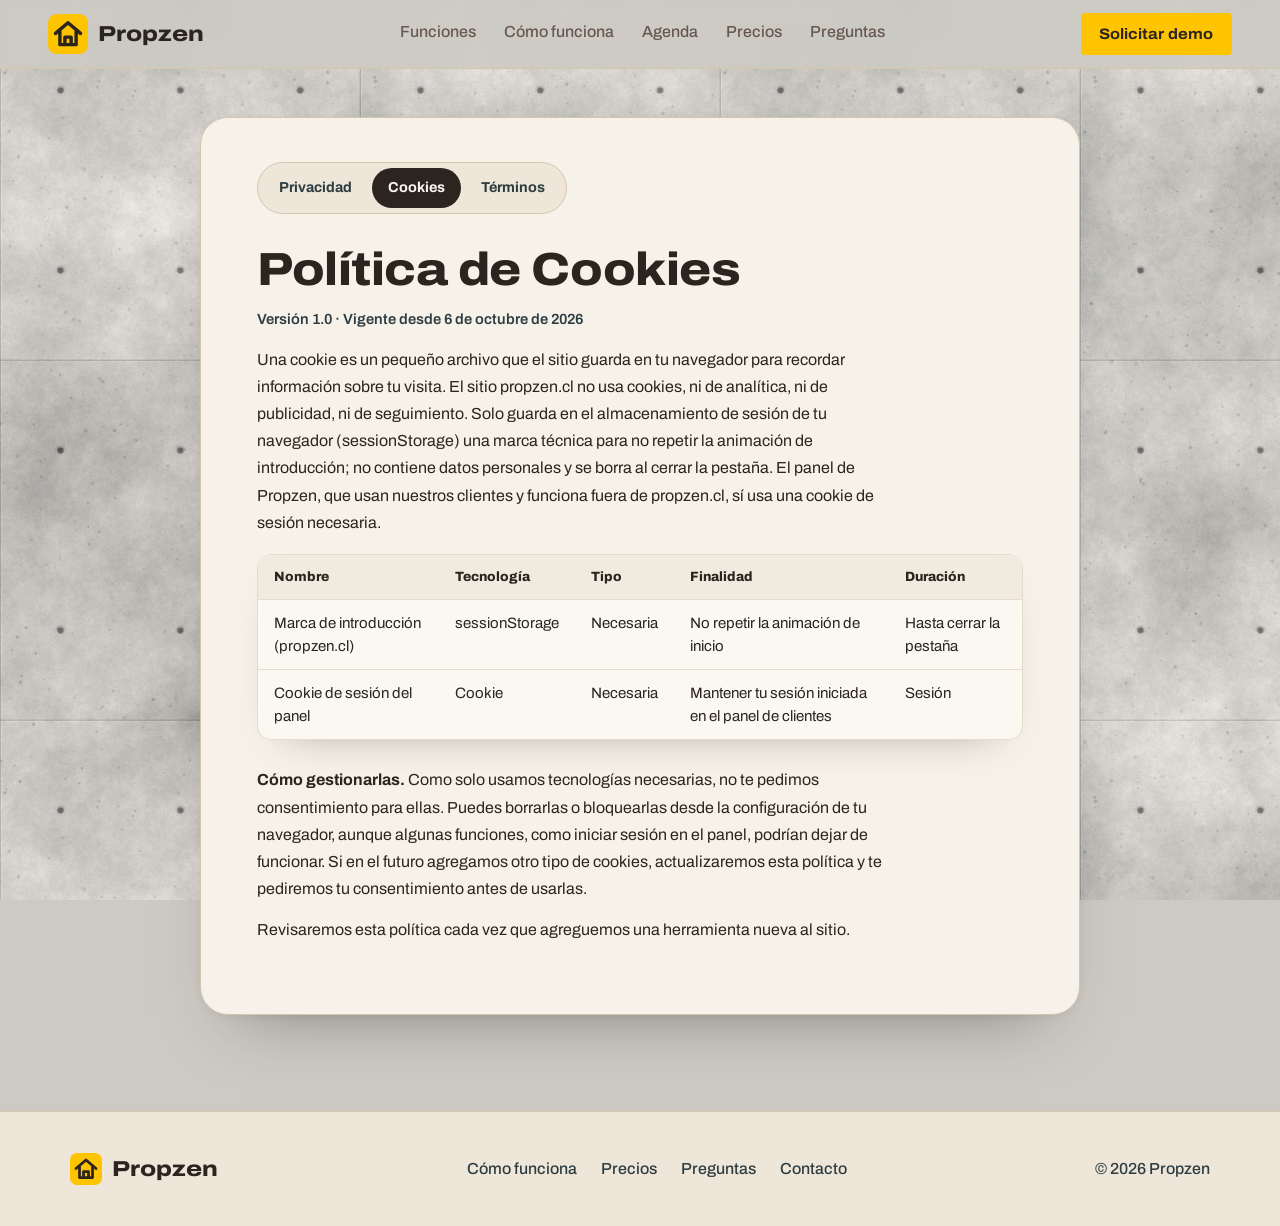
==== cookies.html @ d161f677 "legal: páginas de privacidad, cookies y términos con el diseño del sitio El texto legal definitivo (" ====
<!DOCTYPE html>
<html lang="es-CL">
<head>
  <meta charset="UTF-8">
  <meta name="viewport" content="width=device-width, initial-scale=1">
  <meta http-equiv="Content-Security-Policy" content="default-src 'self'; script-src 'self'; style-src 'self'; font-src 'self'; img-src 'self' data:; connect-src 'self' https://script.google.com https://script.googleusercontent.com; form-action 'self'; base-uri 'self'; object-src 'none'">
  <meta name="referrer" content="strict-origin-when-cross-origin">

  <title>Política de Cookies | Propzen</title>
  <meta name="description" content="Qué cookies usa propzen.cl y cómo gestionarlas.">
  <meta name="theme-color" content="#2B241F">
  <link rel="canonical" href="https://propzen.cl/cookies.html">

  <meta property="og:type" content="website">
  <meta property="og:site_name" content="Propzen">
  <meta property="og:title" content="Política de Cookies | Propzen">
  <meta property="og:description" content="Qué cookies usa propzen.cl y cómo gestionarlas.">
  <meta property="og:url" content="https://propzen.cl/cookies.html">
  <meta property="og:image" content="https://propzen.cl/og-image.jpg">
  <meta property="og:image:width" content="1200">
  <meta property="og:image:height" content="630">
  <meta property="og:locale" content="es_CL">
  <meta name="twitter:card" content="summary_large_image">

  <link rel="icon" href="favicon-32.png" sizes="32x32" type="image/png">
  <link rel="icon" href="favicon-16.png" sizes="16x16" type="image/png">
  <link rel="icon" href="favicon.svg" type="image/svg+xml">
  <link rel="apple-touch-icon" href="apple-touch-icon.png" sizes="180x180">
  <link rel="preload" href="fonts/archivo-latin.woff2" as="font" type="font/woff2" crossorigin>
  <link rel="stylesheet" href="styles.css">
  <!-- Solo el menú móvil y el año del pie: script.js es de la portada -->
  <script src="legal.js" defer></script>
</head>
<body>
  <a class="skip" href="#main">Saltar al contenido</a>

  <header class="nav">
    <!-- Mismo contenedor que el hero (.wrap--wide): el logo cae sobre el borde del plano y el botón sobre el del teléfono -->
    <div class="wrap--wide nav__inner">
      <a href="/" class="logo" aria-label="Propzen, ir al inicio">
        <svg class="logo__icon" viewBox="0 0 64 64" aria-hidden="true"><rect class="logo__bg" width="64" height="64" rx="14"/><path class="logo__house" d="M12 31 32 14l20 17M19 27v22h26V27M27 49V37h10v12"/></svg>
        Propzen
      </a>
      <button class="nav__toggle" type="button" aria-expanded="false" aria-controls="menu">
        <span class="sr-only">Menú</span><span aria-hidden="true"></span><span aria-hidden="true"></span>
      </button>
      <nav id="menu" class="nav__menu" aria-label="Principal">
        <a href="/#funciones">Funciones</a>
        <a href="/#como-funciona">Cómo funciona</a>
        <a href="/#agenda">Agenda</a>
        <a href="/#precios">Precios</a>
        <a href="/#preguntas">Preguntas</a>
        <!-- Copia para el menú desplegable (bajo 1024 px); en escritorio el botón vive en su propia columna -->
        <a href="/#contacto" class="btn btn--sign btn--small nav__menu-cta">Solicitar demo</a>
      </nav>
      <a href="/#contacto" class="btn btn--sign btn--small nav__cta">Solicitar demo</a>
    </div>
  </header>

  <!-- Texto legal definitivo (versión 1.0): no se modifica; solo el HTML que lo envuelve -->
  <main id="main" class="legal">
    <div class="wrap">
      <article class="legal__panel" aria-labelledby="legal-title">
        <nav class="legal__docs" aria-label="Documentos legales"><a href="/privacidad.html">Privacidad</a><a href="/cookies.html" aria-current="page">Cookies</a><a href="/terminos.html">Términos</a></nav>
        <h1 id="legal-title">Política de Cookies</h1>
        <p class="legal__version"><em>Versión 1.0 · Vigente desde 6 de octubre de 2026</em></p>
        <p>Una cookie es un pequeño archivo que el sitio guarda en tu navegador para recordar información sobre tu visita. El sitio propzen.cl no usa cookies, ni de analítica, ni de publicidad, ni de seguimiento. Solo guarda en el almacenamiento de sesión de tu navegador (sessionStorage) una marca técnica para no repetir la animación de introducción; no contiene datos personales y se borra al cerrar la pestaña. El panel de Propzen, que usan nuestros clientes y funciona fuera de propzen.cl, sí usa una cookie de sesión necesaria.</p>
        <div class="legal__table" role="region" tabindex="0" aria-labelledby="legal-title"><table>
        <thead>
        <tr>
        <th>Nombre</th>
        <th>Tecnología</th>
        <th>Tipo</th>
        <th>Finalidad</th>
        <th>Duración</th>
        </tr>
        </thead>
        <tbody>
        <tr>
        <td>Marca de introducción (propzen.cl)</td>
        <td>sessionStorage</td>
        <td>Necesaria</td>
        <td>No repetir la animación de inicio</td>
        <td>Hasta cerrar la pestaña</td>
        </tr>
        <tr>
        <td>Cookie de sesión del panel</td>
        <td>Cookie</td>
        <td>Necesaria</td>
        <td>Mantener tu sesión iniciada en el panel de clientes</td>
        <td>Sesión</td>
        </tr>
        </tbody>
        </table></div>
        <p><strong>Cómo gestionarlas.</strong> Como solo usamos tecnologías necesarias, no te pedimos consentimiento para ellas. Puedes borrarlas o bloquearlas desde la configuración de tu navegador, aunque algunas funciones, como iniciar sesión en el panel, podrían dejar de funcionar. Si en el futuro agregamos otro tipo de cookies, actualizaremos esta política y te pediremos tu consentimiento antes de usarlas.</p>
        <p>Revisaremos esta política cada vez que agreguemos una herramienta nueva al sitio.</p>
      </article>
    </div>
  </main>

  <footer class="footer">
    <div class="wrap footer__inner">
      <a href="/" class="logo">
        <svg class="logo__icon" viewBox="0 0 64 64" aria-hidden="true"><rect class="logo__bg" width="64" height="64" rx="14"/><path class="logo__house" d="M12 31 32 14l20 17M19 27v22h26V27M27 49V37h10v12"/></svg>
        Propzen
      </a>
      <nav aria-label="Pie de página">
        <a href="/#como-funciona">Cómo funciona</a>
        <a href="/#precios">Precios</a>
        <a href="/#preguntas">Preguntas</a>
        <a href="/#contacto">Contacto</a>
      </nav>
      <p>© <span id="year">2026</span> Propzen</p>
    </div>
  </footer>
</body>
</html>
---- styles.css ----
/* Archivo, alojada en el propio sitio (fonts/, licencia SIL OFL 1.1 en fonts/OFL.txt): sin pedidos a Google.
   Fuente variable con los mismos ejes (ancho 62–125 %, peso 400–900) y los mismos subconjuntos de caracteres que
   servía Google Fonts; el navegador solo descarga el subconjunto que la página necesita. */
@font-face {
  font-family: "Archivo"; font-style: normal; font-weight: 400 900; font-stretch: 62% 125%; font-display: swap;
  src: url("fonts/archivo-latin.woff2") format("woff2");
  unicode-range: U+0000-00FF, U+0131, U+0152-0153, U+02BB-02BC, U+02C6, U+02DA, U+02DC, U+0304, U+0308, U+0329, U+2000-206F, U+20AC, U+2122, U+2191, U+2193, U+2212, U+2215, U+FEFF, U+FFFD;
}
@font-face {
  font-family: "Archivo"; font-style: normal; font-weight: 400 900; font-stretch: 62% 125%; font-display: swap;
  src: url("fonts/archivo-latin-ext.woff2") format("woff2");
  unicode-range: U+0100-02BA, U+02BD-02C5, U+02C7-02CC, U+02CE-02D7, U+02DD-02FF, U+0304, U+0308, U+0329, U+1D00-1DBF, U+1E00-1E9F, U+1EF2-1EFF, U+2020, U+20A0-20AB, U+20AD-20C4, U+2113, U+2C60-2C7F, U+A720-A7FF;
}
@font-face {
  font-family: "Archivo"; font-style: normal; font-weight: 400 900; font-stretch: 62% 125%; font-display: swap;
  src: url("fonts/archivo-vietnamese.woff2") format("woff2");
  unicode-range: U+0102-0103, U+0110-0111, U+0128-0129, U+0168-0169, U+01A0-01A1, U+01AF-01B0, U+0300-0301, U+0303-0304, U+0308-0309, U+0323, U+0329, U+1EA0-1EF9, U+20AB;
}

:root {
  --yeso: #EEE6D8;
  --papel: #F7F2E9;
  --pizarra: #2B241F;
  --grafito: #665950;
  /* Textos secundarios sobre fondos claros (bajadas, descripciones, notas). --grafito sigue en bordes, puntos e íconos.
     Contraste sobre la zona más oscura del hormigón (ventana de 7 px, scratchpad/pw/c-textos.js): 5,6:1; sobre papel: 10,1:1 */
  --texto-2: #2e3d42;
  --plano: #3E5547;
  --cartel: #C8AC74;
  --cartel-2: #B8995C;
  --linea: #D3C5AE;
  --error: #9C4A2F;
  --ok: #3E5547;
  --ok-bg: #E3E6DF;
  --pend: #7A5A1E;
  --pend-bg: #F1E6CC;
  --ease: cubic-bezier(.22, .68, .36, 1);
  --logo: #FFC400;
  --font: "Archivo", "Helvetica Neue", Arial, sans-serif;
  color-scheme: light;
}

*, *::before, *::after { box-sizing: border-box; }
/* El desplazamiento entre secciones lo controla script.js con su propia curva */
html { scroll-behavior: auto; scroll-padding-top: 76px; }
body {
  margin: 0;
  font: 400 1rem/1.6 var(--font);
  font-stretch: 100%;
  color: var(--pizarra);
  background: var(--yeso);
  -webkit-font-smoothing: antialiased;
}
svg { display: block; max-width: 100%; }
a { color: inherit; }
p { margin: 0 0 1em; }

h1, h2, h3 { margin: 0; font-weight: 800; line-height: 1.05; letter-spacing: -0.01em; text-wrap: balance; }
h1 { font-size: clamp(2.3rem, 4.6vw, 4rem); font-stretch: 118%; max-width: 22ch; }
h2 { font-size: clamp(1.8rem, 3.6vw, 2.75rem); font-stretch: 112%; }
h3 { font-size: 1.2rem; font-stretch: 105%; font-weight: 700; line-height: 1.25; }

.wrap { width: min(1180px, 100%); margin-inline: auto; padding-inline: 20px; }
.sr-only { position: absolute; width: 1px; height: 1px; overflow: hidden; clip: rect(0 0 0 0); white-space: nowrap; }
.skip { position: absolute; left: -999px; top: 8px; z-index: 100; background: var(--pizarra); color: #FBF8F2; padding: 10px 16px; }
.skip:focus { left: 8px; }
:focus-visible { outline: 3px solid var(--plano); outline-offset: 3px; }
[hidden] { display: none !important; }
/* Las secciones reciben foco al navegar desde el menú; no necesitan contorno */
[tabindex="-1"]:focus { outline: none; }

/* Botones: rectangulares, como un cartel */
.btn {
  display: inline-flex; align-items: center; justify-content: center;
  min-height: 48px; padding: 0 1.4em; border-radius: 4px;
  font: 700 1rem var(--font); font-stretch: 108%;
  text-decoration: none; cursor: pointer; border: 2px solid var(--pizarra);
  position: relative; overflow: hidden;
  transition: background-color .2s ease, border-color .2s ease, color .2s ease, transform .2s var(--ease), box-shadow .2s ease;
}
.btn:hover { transform: translateY(-2px); }
.btn:active { transform: translateY(0); }
/* Botón principal en el amarillo del logo. Token propio: --cartel sigue tiñendo pines, burbujas y textos destacados.
   Texto pizarra sobre #FFC400: 9,6:1 · sobre #FFD233: 10,9:1 · sobre #F2B700: 8,4:1 */
:root { --btn-sign: var(--logo); --btn-sign-hover: #FFD233; --btn-sign-active: #F2B700; }
.btn--sign { background: var(--btn-sign); border-color: var(--btn-sign); color: var(--pizarra); font-weight: 700; }
.btn--sign:hover { background: var(--btn-sign-hover); border-color: var(--btn-sign-hover); box-shadow: 0 10px 24px -8px rgba(255, 196, 0, .55); }
.btn--sign:active { background: var(--btn-sign-active); border-color: var(--btn-sign-active); box-shadow: none; transform: translateY(0); }
.btn--sign:focus-visible { outline: 3px solid var(--pizarra); outline-offset: 2px; }
/* Destello que cruza el botón al pasar el mouse */
.btn--sign::before {
  content: ""; position: absolute; top: 0; bottom: 0; left: -120%; width: 60%;
  background: linear-gradient(100deg, transparent, rgba(251, 248, 242, .55), transparent);
  transform: skewX(-20deg); transition: left .65s ease; pointer-events: none;
}
.btn--sign:hover::before { left: 140%; }
.btn--line { background: transparent; color: var(--pizarra); }
.btn--line:hover { background: var(--pizarra); color: #FBF8F2; }
.btn.is-sent { background: var(--ok); border-color: var(--ok); color: #FBF8F2; }
.btn--small { min-height: 42px; padding: 0 1.1em; font-size: .95rem; }

/* Contenedor común del header y el hero.
   --page-max es el ancho del escenario del hero (del borde izquierdo de la tarjeta del plano al borde derecho del
   teléfono); --gutter, el margen lateral. El contenedor suma los dos márgenes para que el contenido mida --page-max. */
:root { --page-max: 1320px; --gutter: clamp(16px, 4vw, 48px); }
.wrap--wide { width: 100%; max-width: calc(var(--page-max) + 2 * var(--gutter)); margin-inline: auto; padding-inline: var(--gutter); }

/* Navegación: logo | links centrados entre logo y botón | "Solicitar demo" */
.nav { position: sticky; top: 0; z-index: 50; background: var(--yeso); border-bottom: 1px solid var(--linea); transition: box-shadow .25s ease; }
.nav.is-scrolled { box-shadow: 0 6px 20px -14px rgba(43, 36, 31, .5); }
/* auto | 1fr | auto: los links quedan centrados en el espacio entre el logo y el botón aunque midan distinto */
.nav__inner { display: grid; grid-template-columns: auto minmax(0, 1fr) auto; align-items: center; column-gap: 24px; height: 68px; }
.nav__inner > .logo { grid-column: 1; justify-self: start; }
.nav__inner > .nav__menu { grid-column: 2; justify-self: center; }
.nav__inner > .nav__cta { grid-column: 3; justify-self: end; margin: 0; }
.nav__menu-cta { display: none; }
.logo { display: inline-flex; align-items: center; gap: 10px; margin: 0; padding: 0; text-decoration: none; font-weight: 800; font-size: 1.35rem; font-stretch: 120%; }
/* Logo: ícono de app (cuadrado con radio de 22 %) con una casa de trazo grueso */
.logo__icon { width: 40px; height: 40px; flex-shrink: 0; }
.logo__bg { fill: var(--logo); }
.logo__house { fill: none; stroke: var(--pizarra); stroke-width: 5.5; stroke-linecap: round; stroke-linejoin: round; }
.footer .logo__icon { width: 32px; height: 32px; }
.nav__menu { display: flex; align-items: center; gap: 28px; }
.nav__menu a:not(.btn) { position: relative; padding-bottom: 4px; text-decoration: none; font-weight: 500; color: var(--grafito); transition: color .2s ease; }
/* Subrayado que crece desde el centro */
.nav__menu a:not(.btn)::after {
  content: ""; position: absolute; left: 50%; bottom: 0; width: 0; height: 2px;
  background: var(--plano); transform: translateX(-50%); transition: width .3s var(--ease);
}
.nav__menu a:not(.btn):hover { color: var(--pizarra); }
.nav__menu a:not(.btn):hover::after { width: 100%; }
.nav__toggle { display: none; position: relative; width: 48px; height: 48px; background: none; border: 0; cursor: pointer; }
.nav__toggle span[aria-hidden] { position: absolute; left: 12px; right: 12px; height: 2px; background: var(--pizarra); transition: transform .2s; }
.nav__toggle span[aria-hidden]:nth-of-type(2) { top: 20px; }
.nav__toggle span[aria-hidden]:nth-of-type(3) { top: 28px; }
.nav__toggle[aria-expanded="true"] span[aria-hidden]:nth-of-type(2) { transform: translateY(4px) rotate(45deg); }
.nav__toggle[aria-expanded="true"] span[aria-hidden]:nth-of-type(3) { transform: translateY(-4px) rotate(-45deg); }

/* Hero */
.hero { padding-block: 48px 88px; }
.hero__intro { display: grid; grid-template-columns: minmax(0, 1fr) auto; gap: 24px 64px; align-items: end; margin-top: 32px; }
.lead { font-size: 1.15rem; font-weight: 500; color: var(--texto-2); max-width: 58ch; margin: 0; }
.hero__cta { display: flex; flex-wrap: wrap; gap: 12px; }

/* Escena del hero: plano | teléfono (contenedor .wrap--wide, definido junto a la navegación) */
.floor {
  margin: 40px 0 0; display: grid; gap: 48px; align-items: center;
  grid-template-columns: minmax(0, 1fr) 360px;
  grid-template-areas: "plan phone";
}
.floor__drawing { grid-area: plan; position: relative; padding: 24px; background: var(--papel); border: 1px solid var(--linea); border-radius: 12px; }
.floor__phone { --phone-w: 360px; grid-area: phone; display: grid; justify-items: center; }

/* Plano */
.floor__drawing .grid { stroke: #E2D7C4; stroke-width: 1; }
.floor__drawing .wall { fill: none; stroke: var(--pizarra); stroke-width: 8; stroke-linecap: square; }
.floor__drawing .wall--in { stroke-width: 5; }
.floor__drawing .thin { fill: none; stroke: var(--plano); stroke-width: 1.5; }
.floor__drawing .furniture .thin { stroke-width: 1.2; stroke-linejoin: round; }
.floor__drawing .dashed { stroke-dasharray: 5 4; }
.floor__drawing .dim { fill: none; stroke: var(--plano); stroke-width: 1; }
.floor__drawing .dim-t { font: 500 12px var(--font); fill: var(--plano); text-anchor: middle; }
.floor__drawing .room { font: 600 14px var(--font); fill: var(--pizarra); text-anchor: middle; }
.floor__drawing .area { font: 400 12px var(--font); fill: var(--grafito); text-anchor: middle; }
.floor__drawing .t-end { text-anchor: end; }
.floor__drawing text, .pin { pointer-events: none; }
.pin circle { fill: var(--papel); stroke: var(--plano); stroke-width: 2; transition: fill .3s, stroke .3s; }
.pin text { font: 700 13px var(--font); fill: var(--plano); text-anchor: middle; transition: fill .3s; }
.pin.is-on circle { fill: var(--cartel); stroke: var(--pizarra); }
.pin.is-on text { fill: var(--pizarra); }

/* Ambientes interactivos */
.zone {
  fill: rgba(62, 85, 71, 0); stroke: rgba(62, 85, 71, 0); stroke-width: 2; cursor: pointer; outline: none;
  transition: fill .2s ease, stroke .2s ease;
}
.zone.is-step { fill: rgba(200, 172, 116, .2); }
.zone:hover, .zone.is-hover { fill: rgba(62, 85, 71, .1); stroke: var(--plano); }
.zone:focus-visible { fill: rgba(62, 85, 71, .1); stroke: var(--plano); stroke-width: 3; stroke-dasharray: 7 4; }
.plan-tip {
  position: absolute; z-index: 4; width: max-content; max-width: min(260px, 80%);
  padding: 10px 12px; border-radius: 8px; background: var(--pizarra); color: #FBF8F2;
  font-size: .85rem; line-height: 1.4; pointer-events: none;
  box-shadow: 0 12px 26px -12px rgba(43, 36, 31, .6);
  opacity: 0; visibility: hidden; transform: translate(-50%, calc(-100% - 4px));
  transition: opacity .18s ease, transform .18s ease, visibility 0s linear .18s;
}
.plan-tip.is-below { transform: translate(-50%, 4px); }
.plan-tip.is-visible { opacity: 1; visibility: visible; transform: translate(-50%, calc(-100% - 10px)); transition: opacity .18s ease, transform .18s ease; }
.plan-tip.is-below.is-visible { transform: translate(-50%, 10px); }
.plan-tip strong { color: var(--cartel); }
.plan-tip span { display: block; color: #EEE6D8; }

/* Teléfono dibujado con CSS (proporción 9:19.5) */
.phone {
  position: relative; width: var(--phone-w); max-width: 100%; aspect-ratio: 9 / 19.5;
  padding: 11px; border-radius: 44px; background: var(--pizarra);
  box-shadow: 0 30px 60px -26px rgba(43, 36, 31, .6), inset 0 0 0 2px rgba(251, 248, 242, .08);
}
.phone::before, .phone::after { content: ""; position: absolute; width: 3px; border-radius: 2px; background: var(--pizarra); }
.phone::before { left: -3px; top: 22%; height: 9%; }
.phone::after { right: -3px; top: 27%; height: 14%; }
.phone__screen { position: relative; display: flex; flex-direction: column; height: 100%; overflow: hidden; border-radius: 34px; background: var(--papel); }
.phone__status { position: relative; flex-shrink: 0; height: 46px; display: flex; align-items: center; justify-content: space-between; padding: 4px 26px 0 30px; font-size: .82rem; font-weight: 700; font-variant-numeric: tabular-nums; }
.phone__island { position: absolute; top: 10px; left: 50%; width: 30%; height: 26px; border-radius: 999px; background: var(--pizarra); transform: translateX(-50%); }
.phone__icons { display: flex; align-items: center; gap: 5px; }
.phone__icons svg { height: 11px; width: auto; fill: var(--pizarra); }
.phone__icons .bat { height: 12px; }
.phone__input { flex-shrink: 0; display: flex; align-items: center; justify-content: space-between; gap: 8px; margin: 6px 10px 0; padding: 7px 7px 7px 14px; border: 1px solid var(--linea); border-radius: 999px; background: #FBF8F2; font-size: .82rem; color: var(--grafito); }
.phone__send { width: 30px; height: 30px; border-radius: 50%; background: var(--plano); display: grid; place-items: center; }
.phone__send svg { width: 15px; height: 15px; fill: none; stroke: #FBF8F2; stroke-width: 2.2; stroke-linecap: round; stroke-linejoin: round; }
.phone__home { position: relative; flex-shrink: 0; height: 24px; }
.phone__home::after { content: ""; position: absolute; left: 50%; bottom: 8px; width: 36%; height: 5px; border-radius: 999px; background: var(--pizarra); transform: translateX(-50%); }

/* Chat dentro del teléfono: entra mensaje por mensaje, con "escribiendo..." y en bucle */
.floor__log { display: flex; flex-direction: column; flex: 1; min-height: 0; }
.floor__head { flex-shrink: 0; display: flex; align-items: center; gap: 10px; padding: 8px 16px 10px; border-bottom: 1px solid var(--linea); }
.floor__head strong { display: block; font-size: .88rem; line-height: 1.25; }
.floor__avatar { width: 34px; height: 34px; border-radius: 50%; background: var(--plano); color: #FBF8F2; display: grid; place-items: center; font-weight: 800; flex-shrink: 0; }
.floor__status { display: inline-flex; align-items: center; gap: 6px; font-size: .76rem; color: var(--grafito); }
.live { width: 8px; height: 8px; border-radius: 50%; background: var(--ok); animation: live-pulse 2.2s infinite; }
@keyframes live-pulse {
  0% { box-shadow: 0 0 0 0 rgba(62, 85, 71, .5); }
  70% { box-shadow: 0 0 0 6px rgba(62, 85, 71, 0); }
  100% { box-shadow: 0 0 0 0 rgba(62, 85, 71, 0); }
}
.log { flex: 1; min-height: 0; overflow-y: auto; overscroll-behavior: contain; scrollbar-width: none; padding: 14px 12px; display: flex; flex-direction: column; gap: 8px; }
.log::-webkit-scrollbar { display: none; }
.bubble { margin: 0; max-width: 86%; padding: 8px 12px; font-size: .86rem; line-height: 1.42; flex-shrink: 0; transition: box-shadow .2s ease; }
.bubble--in { align-self: flex-end; background: var(--pizarra); color: #FBF8F2; border-radius: 14px 14px 3px 14px; }
.bubble--out { align-self: flex-start; background: #FBF8F2; border: 1px solid var(--linea); border-radius: 14px 14px 14px 3px; }
.bubble__pin { display: inline-grid; place-items: center; width: 18px; height: 18px; margin-right: 7px; border-radius: 50%; background: var(--cartel); color: var(--pizarra); font-size: .7rem; font-weight: 800; vertical-align: 1px; }
.bubble.is-linked { box-shadow: 0 0 0 3px rgba(200, 172, 116, .9); }
.typing-bubble { padding: 11px 14px; }
.js .bubble { opacity: 0; transform: translateY(10px) scale(.97); transition: opacity .35s ease, transform .35s ease, box-shadow .2s ease; }
.js .bubble.is-visible { opacity: 1; transform: none; }


/* "Visita confirmada": notificación que baja desde arriba de la pantalla */
.confirm {
  position: absolute; top: 8px; left: 50%; z-index: 5; width: 88%;
  display: flex; align-items: center; gap: 10px; padding: 10px 12px;
  background: rgba(251, 248, 242, .97); border: 1px solid var(--linea); border-radius: 16px;
  box-shadow: 0 14px 30px -14px rgba(43, 36, 31, .5);
  opacity: 0; transform: translate(-50%, -130%);
  transition: opacity .4s var(--ease), transform .45s var(--ease); pointer-events: none;
}
.confirm.is-visible { opacity: 1; transform: translate(-50%, 0); }
.confirm__icon { width: 30px; height: 30px; flex-shrink: 0; border-radius: 50%; background: var(--ok-bg); color: var(--ok); display: grid; place-items: center; font-weight: 800; }
.confirm strong { display: block; font-size: .86rem; }
.confirm span:not(.confirm__icon) { font-size: .78rem; color: var(--grafito); }


/* Secciones */
.section { padding-block: 96px; }
.section--paper { background: var(--papel); border-block: 1px solid var(--linea); }
.section--ink { background: var(--pizarra); color: #EEE6D8; }
.section--ink h2 { color: #FBF8F2; }
.section__title { margin-bottom: 40px; max-width: 22ch; }

.split { display: grid; grid-template-columns: minmax(0, 5fr) minmax(0, 7fr); gap: 48px 72px; align-items: start; }
.split__head p { color: var(--texto-2); font-weight: 500; max-width: 46ch; margin-top: 20px; }
.section--ink .split__head p { color: #D9CCB8; }

/* Comparación */
.compare-wrap { overflow-x: auto; }
.compare { width: 100%; border-collapse: collapse; font-size: .95rem; }
.compare th, .compare td { text-align: left; vertical-align: top; padding: 14px 16px 14px 0; border-bottom: 1px solid var(--linea); }
.compare thead th { font-weight: 700; font-stretch: 108%; padding-bottom: 10px; border-bottom: 2px solid var(--pizarra); }
.compare tbody th { font-weight: 600; width: 28%; }
.compare td:nth-child(2) { color: var(--grafito); }
.compare td:nth-child(3) { font-weight: 500; }
.compare thead th:nth-child(3) { color: var(--plano); }

/* Qué hace */
.does { display: grid; grid-template-columns: repeat(4, minmax(0, 1fr)); border-top: 2px solid var(--pizarra); }
.does__item { padding: 20px 24px 0 0; }
.does__item + .does__item { padding-left: 24px; border-left: 1px solid var(--linea); }
.does__item h3 { font-size: 1.6rem; font-stretch: 118%; font-weight: 800; margin-bottom: 12px; }
.does__item p { color: var(--grafito); margin: 0; }
.does__also { margin: 40px 0 0; font-size: 1.05rem; max-width: 60ch; }

/* Puntos de "escribiendo..." del chat del hero (#floorTyping) */
.typing { display: inline-flex; gap: 4px; padding: 4px 0; }
.typing i { width: 6px; height: 6px; border-radius: 50%; background: var(--grafito); animation: typing-bounce 1s infinite; }
@keyframes typing-bounce { 0%, 60%, 100% { transform: translateY(0); opacity: .5; } 30% { transform: translateY(-4px); opacity: 1; } }
.typing i:nth-child(2) { animation-delay: .15s; }
.typing i:nth-child(3) { animation-delay: .3s; }
@keyframes blink { 50% { opacity: .25; } }

/* FAQ */
.faq { border-top: 2px solid var(--pizarra); }
.faq details { border-bottom: 1px solid var(--linea); }
.faq summary { display: flex; justify-content: space-between; gap: 16px; padding: 20px 0; font-weight: 600; font-size: 1.05rem; cursor: pointer; list-style: none; }
.faq summary::-webkit-details-marker { display: none; }
.faq summary::after { content: "+"; font-size: 1.5rem; line-height: 1; color: var(--plano); transition: transform .2s; }
.faq details[open] summary::after { transform: rotate(45deg); }
.faq details p { color: var(--texto-2); font-weight: 500; max-width: 62ch; padding-bottom: 20px; margin: 0; }

/* Formulario: campo trampa para bots (el resto del formulario de contacto está al final del archivo) */
.hp { position: absolute; left: -9999px; width: 1px; height: 1px; overflow: hidden; }

/* Pie */
.footer { padding-block: 40px; background: var(--yeso); border-top: 1px solid var(--linea); color: var(--texto-2); font-weight: 500; }
.footer__inner { display: flex; flex-wrap: wrap; align-items: center; justify-content: space-between; gap: 20px 40px; }
.footer .logo { color: var(--pizarra); }
.footer nav { display: flex; flex-wrap: wrap; gap: 8px 24px; }
.footer nav a { text-decoration: none; }
.footer nav a:hover { color: var(--pizarra); text-decoration: underline; }
.footer p { margin: 0; }

/* Aparición al entrar en pantalla (solo con JS activo) */
.js .reveal { opacity: 0; transform: translateY(18px); transition: opacity .6s var(--ease), transform .6s var(--ease); }
.js .reveal--hero { transform: translateY(14px); transition-duration: .8s; }
.js .reveal.is-visible { opacity: 1; transform: none; }

/* "Llegada" a una sección desde el menú: sube suave con un velo azul que se desvanece */
.section-arrive { animation: section-arrive .8s var(--ease); }
@keyframes section-arrive {
  0% { opacity: .5; transform: translateY(16px); box-shadow: inset 0 0 0 9999px rgba(62, 85, 71, .08); }
  55% { box-shadow: inset 0 0 0 9999px rgba(62, 85, 71, .04); }
  100% { opacity: 1; transform: none; box-shadow: inset 0 0 0 9999px rgba(62, 85, 71, 0); }
}

.faq details[open] p { animation: faq-open .3s var(--ease); }
@keyframes faq-open { from { opacity: 0; transform: translateY(-6px); } to { opacity: 1; transform: none; } }

/* Agenda de visitas */
.section__intro { max-width: 640px; margin-bottom: 36px; }
.section__intro p { color: var(--texto-2); font-weight: 500; margin: 16px 0 0; }
.tool { padding: 16px; background: #E6DAC6; border: 1px solid var(--linea); border-radius: 16px; }
.tool__tabs { display: grid; grid-template-columns: repeat(3, minmax(0, 1fr)); gap: 10px; }
.tool__tab {
  display: grid; gap: 2px; padding: 12px 16px; text-align: left; cursor: pointer;
  background: var(--papel); border: 1px solid var(--linea); border-radius: 10px; color: var(--pizarra); font: inherit;
  transition: border-color .2s ease, background-color .2s ease, transform .2s var(--ease), box-shadow .2s ease;
}
.tool__tab strong { font-size: 1rem; }
.tool__tab span { font-size: .82rem; color: var(--grafito); }
.tool__tab:hover { transform: translateY(-2px); box-shadow: 0 8px 18px -12px rgba(43, 36, 31, .45); }
.tool__tab[aria-selected="true"] { background: #FBF8F2; border-color: var(--plano); box-shadow: inset 0 -3px 0 var(--plano); }
.tool__body { display: grid; grid-template-columns: minmax(0, 1fr); margin-top: 14px; overflow: hidden; transition: height .35s var(--ease); }
.tool__panel {
  grid-area: 1 / 1; align-self: start; min-width: 0; padding: 20px; background: #FBF8F2; border-radius: 12px;
  opacity: 0; visibility: hidden; transition: opacity .3s ease, visibility 0s linear .3s;
}
.tool__panel.is-active { opacity: 1; visibility: visible; transition: opacity .3s ease; }

.cal-wrap { overflow-x: auto; padding-bottom: 4px; }
.cal { display: grid; grid-template-columns: 52px repeat(6, minmax(92px, 1fr)); gap: 6px; min-width: 660px; }
.cal__day { text-align: center; font-size: .8rem; font-weight: 600; color: var(--grafito); padding-bottom: 4px; }
.cal__time { font-size: .75rem; font-weight: 600; color: var(--grafito); display: flex; align-items: center; font-variant-numeric: tabular-nums; }
.cal__empty { min-height: 32px; border-radius: 4px; background: #EFE7DA; }
.ev {
  min-height: 32px; padding: 3px 8px; border: 0; border-radius: 4px; cursor: pointer;
  font: 600 .8rem var(--font); color: #FBF8F2; white-space: nowrap; overflow: hidden; text-overflow: ellipsis;
  opacity: 0; transform: scale(.95);
  transition: transform .2s ease, filter .15s ease, opacity .3s ease;
}
.ev.is-revealed { opacity: 1; transform: scale(1); }
.ev:hover { transform: scale(1.07); filter: brightness(1.12); position: relative; z-index: 1; }
.ev--ia { background: var(--plano); }
.ev--agent { background: var(--pizarra); }
.ev--pend { background-image: repeating-linear-gradient(135deg, rgba(251, 248, 242, .14) 0 6px, transparent 6px 12px); }
.ev.is-revealed.ev--pend { opacity: .7; }
.ev.is-new { animation: ev-new 1.2s ease; }
@keyframes ev-new { 0%, 100% { box-shadow: 0 0 0 0 rgba(200, 172, 116, 0); } 30% { box-shadow: 0 0 0 4px rgba(200, 172, 116, .9); } }
.cal-legend { display: flex; flex-wrap: wrap; gap: 8px 18px; margin-top: 14px; font-size: .8rem; color: var(--grafito); }
.cal-legend span { display: inline-flex; align-items: center; gap: 6px; }
.dot { width: 10px; height: 10px; border-radius: 3px; }
.dot--ia { background: var(--plano); }
.dot--agent { background: var(--pizarra); }

.tag { display: inline-flex; align-items: center; gap: 4px; padding: 4px 10px; border-radius: 999px; font-size: .75rem; font-weight: 700; }
.tag--ok { background: var(--ok-bg); color: var(--ok); }
.tag--pend { background: var(--pend-bg); color: var(--pend); }

.lead-card { display: grid; gap: 18px; }
.lead-card__head { display: flex; flex-wrap: wrap; align-items: center; gap: 12px; }
.lead-card__head > div { flex: 1; min-width: 180px; }
.lead-card__head strong { display: block; font-size: 1.15rem; }
.lead-card__head span:not(.tag):not(.lead-card__avatar) { font-size: .85rem; color: var(--grafito); }
.lead-card__avatar { width: 44px; height: 44px; border-radius: 50%; background: var(--cartel); display: grid; place-items: center; font-weight: 800; }
.lead-card__grid { display: grid; grid-template-columns: 1fr 1fr; gap: 24px; }
.lead-card__data { display: grid; gap: 10px; margin: 0; }
.lead-card__data div { display: flex; justify-content: space-between; gap: 12px; padding-bottom: 8px; border-bottom: 1px solid #ECE3D3; font-size: .9rem; }
.lead-card__data dt { color: var(--grafito); }
.lead-card__data dd { margin: 0; font-weight: 600; text-align: right; }
.timeline { list-style: none; margin: 0; padding: 0 0 0 18px; border-left: 2px solid var(--linea); display: grid; gap: 14px; }
.timeline li { position: relative; font-size: .9rem; }
.timeline li::before { content: ""; position: absolute; left: -25px; top: 4px; width: 12px; height: 12px; border-radius: 50%; background: #FBF8F2; border: 2px solid var(--linea); }
.timeline li.is-done::before { background: var(--plano); border-color: var(--plano); }
.timeline b { display: block; font-size: .78rem; color: var(--grafito); }
.lead-card__note { padding: 12px 16px; border-radius: 10px; background: var(--pizarra); color: #EEE6D8; animation: note-pulse 2.2s infinite; }
.lead-card__note p { margin: 0; font-size: .88rem; }
.lead-card__note strong { color: var(--cartel); }
@keyframes note-pulse {
  0% { box-shadow: 0 0 0 0 rgba(62, 85, 71, .45); }
  70% { box-shadow: 0 0 0 8px rgba(62, 85, 71, 0); }
  100% { box-shadow: 0 0 0 0 rgba(62, 85, 71, 0); }
}
.lead-card .btn { justify-self: start; }

.stats__note { font-size: .85rem; font-weight: 600; color: var(--texto-2); }
.stats { display: grid; gap: 16px; }
.stat__row { display: flex; justify-content: space-between; gap: 12px; margin-bottom: 6px; font-size: .92rem; }
.stat__row b { font-size: 1.1rem; font-stretch: 112%; }
.stat__track { height: 10px; border-radius: 999px; background: #ECE3D3; overflow: hidden; }
.stat__track i { display: block; height: 100%; width: 0; border-radius: 999px; background: var(--plano); transition: width 1s var(--ease) .1s; }
.stat:last-child .stat__track i { background: var(--cartel-2); }

/* Ficha de una visita */
.modal {
  position: fixed; inset: 0; z-index: 120; display: flex; align-items: center; justify-content: center; padding: 20px;
  background: rgba(43, 36, 31, .5); opacity: 0; transition: opacity .25s ease;
}
.modal.is-open { opacity: 1; }
.modal__card {
  position: relative; width: min(420px, 100%); padding: 28px 24px 24px; background: #FBF8F2; border-radius: 14px;
  box-shadow: 0 30px 60px -20px rgba(43, 36, 31, .5);
  transform: translateY(12px) scale(.97); transition: transform .25s var(--ease);
}
.modal.is-open .modal__card { transform: none; }
.modal__card h3 { margin: 12px 0 16px; font-size: 1.3rem; }
.modal__close { position: absolute; top: 10px; right: 10px; width: 40px; height: 40px; border: 0; background: none; font-size: 1.6rem; line-height: 1; color: var(--grafito); cursor: pointer; border-radius: 6px; }
.modal__close:hover { background: #EFE7DA; color: var(--pizarra); }
.modal__list { display: grid; gap: 10px; margin: 0 0 20px; }
.modal__list div { display: flex; justify-content: space-between; gap: 16px; font-size: .9rem; }
.modal__list dt { color: var(--grafito); }
.modal__list dd { margin: 0; font-weight: 600; text-align: right; }
.modal__actions { display: grid; gap: 10px; }

/* Responsive */
/* iPad: plano a todo el ancho; debajo, teléfono y agenda lado a lado */
@media (max-width: 1199px) {
  .logo__icon { width: 36px; height: 36px; }
  .floor { grid-template-columns: minmax(0, 1fr) 300px; gap: 32px; grid-template-areas: "plan phone"; }
  .floor__phone { --phone-w: 300px; }
}
/* Notebook e iPad horizontal: la misma grilla de 3 columnas, con links algo más juntos y a 15 px */
@media (min-width: 1024px) and (max-width: 1199px) {
  .nav__menu { gap: 22px; }
  .nav__menu a:not(.btn) { font-size: 15px; }
}
/* iPad vertical y celular: logo a la izquierda y hamburguesa a la derecha, ambos dentro del margen; el menú se despliega */
@media (max-width: 1023px) {
  .nav__inner { grid-template-columns: minmax(0, 1fr) auto; }
  .nav__inner > .nav__toggle { display: block; grid-column: 2; justify-self: end; }
  .nav__inner > .nav__cta { display: none; }
  .nav__menu-cta { display: inline-flex; }
  .nav__menu {
    position: absolute; top: 68px; left: 0; right: 0;
    flex-direction: column; align-items: stretch; gap: 0;
    padding: 8px var(--gutter) 20px; background: var(--yeso); border-bottom: 1px solid var(--linea);
    box-shadow: 0 16px 30px -20px rgba(43, 36, 31, .5);
    opacity: 0; visibility: hidden; transform: translateY(-8px);
    transition: opacity .25s ease, transform .25s var(--ease), visibility 0s linear .25s;
  }
  .nav__menu.is-open { opacity: 1; visibility: visible; transform: none; transition: opacity .25s ease, transform .25s var(--ease); }
  .nav__menu a:not(.btn) { padding: 14px 0; border-bottom: 1px solid var(--linea); }
  .nav__menu a:not(.btn)::after { display: none; }
  .nav__menu .btn { margin-top: 16px; }
}
@media (max-width: 980px) {
  .lead-card__grid { grid-template-columns: 1fr; }
  .hero__intro, .split { grid-template-columns: 1fr; }
  .does { grid-template-columns: 1fr 1fr; }
  .does__item:nth-child(3) { border-left: 0; padding-left: 0; }
  .does__item:nth-child(n+3) { padding-top: 32px; }
}
/* Celular: plano, teléfono y agenda apilados */
@media (max-width: 767px) {
  .logo__icon { width: 32px; height: 32px; }
  .floor { grid-template-columns: minmax(0, 1fr); grid-template-areas: "plan" "phone"; gap: 20px; }
  .floor__phone { --phone-w: min(340px, 88vw); }
  .floor__drawing { padding: 12px; }
  /* En pantallas chicas el plano se reduce a menos de la mitad: se agrandan rótulos y marcadores */
  .floor__drawing .room { font-size: 22px; }
  .floor__drawing .area { display: none; }
  .floor__drawing .dim-t { font-size: 20px; }
  .floor__drawing .dim-t--v { display: none; }
  .pin circle { r: 18px; }
  .pin text { font-size: 18px; }
}
@media (max-width: 760px) {
  .tool { padding: 10px; }
  .tool__tab { padding: 10px 6px; text-align: center; }
  .tool__tab strong { font-size: .88rem; }
  .tool__tab span { display: none; }
  .tool__panel { padding: 14px; }
  .hero { padding-block: 40px 64px; }
  .section { padding-block: 72px; }
  .does { grid-template-columns: 1fr; }
  .does__item, .does__item + .does__item { padding: 20px 0; border-left: 0; }
  .does__item + .does__item { border-top: 1px solid var(--linea); }
  .compare thead { position: absolute; width: 1px; height: 1px; overflow: hidden; clip: rect(0 0 0 0); }
  .compare tr { display: block; padding: 16px 0; border-bottom: 1px solid var(--linea); }
  .compare tbody th, .compare td { display: block; width: auto; padding: 0; border: 0; }
  .compare tbody th { font-size: 1.05rem; margin-bottom: 8px; }
  .compare td + td { margin-top: 6px; }
  .compare td::before { content: attr(data-label) ": "; font-weight: 700; }
  .compare td:nth-child(3)::before { color: var(--plano); }
}
@media (prefers-reduced-motion: reduce) {
  *, *::before, *::after { animation: none !important; transition: none !important; }
  html { scroll-behavior: auto; }
}

/* ===== Hero: ajustes para corredoras (paso 1) ===== */
.hero__eyebrow { margin: 0 0 12px; font-size: .8rem; font-weight: 700; letter-spacing: .06em; text-transform: uppercase; color: var(--plano); }
.hero__trust { grid-column: 1 / -1; list-style: none; display: flex; flex-wrap: wrap; gap: 8px 24px; margin: 0; padding: 0; font-size: .92rem; font-weight: 600; color: var(--texto-2); }
.hero__trust li { display: flex; align-items: center; gap: 6px; }
.hero__trust li::before { content: "✓"; font-weight: 800; color: var(--ok); }

/* ===== Funciones: cuatro pilares (paso 2) ===== */
.does__item { display: flex; flex-direction: column; }
.does__kicker { margin: 0 0 6px; font-size: .78rem; font-weight: 700; letter-spacing: .06em; text-transform: uppercase; color: var(--plano) !important; }
.does__item .does__win { margin-top: auto; padding-top: 16px; font-weight: 700; color: var(--pizarra); }
.split__head p + p { margin-top: 12px; }

/* ===== Problema: tarjetas de antes y después ===== */
.disc__top { display: flex; flex-wrap: wrap; align-items: flex-end; justify-content: space-between; gap: 20px 32px; margin-bottom: 36px; }
.disc__head h2 { max-width: 20ch; }
.disc__lead { margin: 14px 0 0; font-size: 1.1rem; font-weight: 500; color: var(--texto-2); }

/* Interruptor segmentado "Hoy | Con Propzen" */
.disc__switch { display: inline-flex; gap: 4px; padding: 4px; background: var(--papel); border: 1px solid var(--linea); border-radius: 999px; }
.disc__opt { min-height: 44px; padding: 0 20px; border: 0; border-radius: 999px; background: transparent; color: var(--grafito); font: 700 .95rem var(--font); cursor: pointer; }
.disc__opt[aria-pressed="true"] { background: var(--pizarra); color: #FBF8F2; }
.disc__opt[data-mode="after"][aria-pressed="true"] { color: var(--cartel); }
.disc__opt:focus-visible { outline-offset: 2px; }

/* Tarjetas */
.disc__cards { list-style: none; margin: 0; padding: 0; display: grid; grid-template-columns: repeat(5, minmax(0, 1fr)); gap: 16px; }
.disc__item { min-width: 0; }
.js .disc__item { opacity: 0; transform: translateY(24px); transition: opacity .5s var(--ease), transform .5s var(--ease); }
.js .disc__item.is-in { opacity: 1; transform: none; }

.flip {
  display: block; width: 100%; height: 260px; padding: 0; border: 0; border-radius: 16px;
  background: none; color: inherit; font: inherit; text-align: left; cursor: pointer;
  perspective: 1000px; -webkit-tap-highlight-color: transparent;
}
.flip:focus-visible { outline: 3px solid var(--plano); outline-offset: 4px; }
.flip__inner { position: relative; display: block; height: 100%; transform-style: preserve-3d; transition: transform .6s var(--ease); }
.flip[aria-pressed="true"] .flip__inner, .flip.is-peek .flip__inner { transform: rotateY(180deg); }
.flip__face {
  position: absolute; inset: 0; display: flex; flex-direction: column; gap: 6px; padding: 18px 18px 40px;
  border-radius: 16px; backface-visibility: hidden; -webkit-backface-visibility: hidden;
}
.flip__top { display: flex; align-items: flex-start; justify-content: space-between; gap: 8px; }
.flip__stamp { padding: 3px 8px; border: 1.5px solid currentColor; border-radius: 4px; font-size: .66rem; font-weight: 800; letter-spacing: .08em; }
.flip__icon { width: 24px; height: 24px; flex-shrink: 0; fill: none; stroke: currentColor; stroke-width: 2; stroke-linecap: round; stroke-linejoin: round; }
.flip__label { margin-top: auto; font-size: .82rem; font-weight: 700; }
.flip__text { font-size: 1.28rem; font-weight: 800; font-stretch: 110%; line-height: 1.15; }

/* Antes: apagada y algo caótica */
.flip__face--before { background: var(--yeso); color: var(--texto-2); border: 2px dashed var(--linea); }
.flip__face--before .flip__stamp { transform: rotate(-5deg); opacity: .8; }
.flip__face--before .flip__icon { color: var(--error); opacity: .7; transform: rotate(-12deg); }
.flip__hint { position: absolute; left: 18px; bottom: 14px; font-size: .78rem; font-weight: 600; color: var(--plano); opacity: 0; transition: opacity .2s var(--ease); }
.flip:hover .flip__hint, .flip:focus-visible .flip__hint { opacity: 1; }
@media (hover: none) { .flip__hint { opacity: 1; } }

/* Después: ordenada y resuelta */
.flip__face--after {
  transform: rotateY(180deg); background: var(--pizarra); color: #FBF8F2;
  border: 2px solid var(--pizarra); box-shadow: 0 18px 34px -20px rgba(43, 36, 31, .7);
}
.flip__face--after .flip__stamp, .flip__face--after .flip__icon { color: var(--cartel); }
.flip__face--after .flip__label { color: rgba(251, 248, 242, .88); }

/* Contador y cierre */
.disc__foot { display: flex; justify-content: center; min-height: 56px; margin-top: 28px; text-align: center; }
.disc__count { margin: 0; align-self: center; font-weight: 600; color: var(--texto-2); }
.disc__count b { color: var(--plano); font-size: 1.1rem; }
.disc__done {
  display: flex; flex-wrap: wrap; align-items: center; justify-content: center; gap: 12px 20px;
  opacity: 0; transform: translateY(10px) scale(.98); transition: opacity .4s var(--ease), transform .4s var(--ease);
}
.disc__done.is-in { opacity: 1; transform: none; }
.disc__done p { margin: 0; font-size: 1.25rem; font-weight: 800; font-stretch: 110%; }

/* Puntos de paginación (solo en el carrusel de celular) */
.disc__dots { display: none; }
.disc__dot { width: 8px; height: 8px; border-radius: 50%; background: var(--linea); transition: transform .25s var(--ease), opacity .25s var(--ease); }
.disc__dot.is-active { background: var(--plano); transform: scale(1.4); }

/* iPad: 2 columnas, la quinta a todo el ancho */
@media (max-width: 1199px) {
  .disc__cards { grid-template-columns: repeat(2, minmax(0, 1fr)); }
  .disc__item:last-child { grid-column: 1 / -1; }
  .flip { height: 220px; }
}
/* Celular: carrusel horizontal con snap */
@media (max-width: 767px) {
  .disc__top { flex-direction: column; align-items: stretch; margin-bottom: 20px; }
  .disc__switch { display: flex; width: 100%; }
  .disc__opt { flex: 1; padding: 0 10px; }
  .disc__cards {
    display: flex; gap: 12px; overflow-x: auto; scroll-snap-type: x mandatory; scrollbar-width: none;
    overscroll-behavior-x: contain; margin: 0 -20px; padding: 10px 20px; scroll-padding-inline: 20px;
  }
  .disc__cards::-webkit-scrollbar { display: none; }
  .disc__item { flex: 0 0 80%; scroll-snap-align: start; }
  .disc__item:last-child { grid-column: auto; }
  .flip { height: 240px; }
  .disc__dots { display: flex; justify-content: center; gap: 10px; margin-top: 10px; }
  .disc__foot { margin-top: 20px; }
}
/* Movimiento reducido: sin giros ni desplazamientos, solo fundidos */
@media (prefers-reduced-motion: reduce) {
  .disc .flip__inner, .disc .flip[aria-pressed="true"] .flip__inner, .disc .flip.is-peek .flip__inner { transform: none !important; }
  .disc .flip__face { transition: opacity .3s ease !important; }
  .disc .flip__face--after { transform: none !important; opacity: 0; }
  .disc .flip[aria-pressed="true"] .flip__face--after, .disc .flip.is-peek .flip__face--after { opacity: 1; }
  .disc .flip[aria-pressed="true"] .flip__face--before, .disc .flip.is-peek .flip__face--before { opacity: 0; }
  .js .disc .disc__item { transform: none !important; transition: opacity .4s ease !important; }
  .disc .disc__done { transform: none !important; transition: opacity .4s ease !important; }
}

/* ===== Materialidad Umbra Andina =====
   Muro Silhouette AF-655 · Piso Mystone Travertino · Cubierta cuarcita verde · Mueble piedra de lava · Acento Epernay.
   Las texturas son las mismas del Laboratorio de Sinergia Material, exportadas como JPG en /textures. */
:root {
  --umbra: #55493F;          /* Silhouette AF-655 */
  --gold-light: #EAD7AA;     /* Epernay aclarado para texto sobre fondos oscuros (6,1:1 sobre Silhouette, 5,7:1 sobre cuarcita) */
  --tex-trav: url("textures/travertino.jpg");
  --tex-quartz: url("textures/cuarcita.jpg");
  --tex-lava: url("textures/lava.jpg");
}

/* Secciones claras: un velo crema muy leve sobre el hormigón armado de la página (se ve el muro en toda la página);
   oscuras sobre piedra de lava velada con Silhouette */
.hero { background-image: linear-gradient(rgba(238, 230, 216, .9), rgba(238, 230, 216, .9)), var(--tex-trav); background-size: auto, 720px; }
.section--paper {
  background: rgba(240, 236, 228, .30);
  background-image: none;
  border-block-color: rgba(0, 0, 0, .06);
}
.section--ink {
  background-color: var(--umbra);
  background-image: linear-gradient(rgba(85, 73, 63, .84), rgba(85, 73, 63, .84)), var(--tex-lava);
  background-size: auto, 460px;
}

/* Plano a color: cuatro paletas de materiales, una por propiedad de la cartera del hero.
   Cada paleta es un conjunto de variables que se aplica a la capa de su plano (g.prop-plan.floor--…);
   los elementos del SVG solo leen esas variables. #floor no lleva paleta: usa la cálida por defecto. */
.floor, .floor--calida {
  --mat-muro: #5B3A29; --mat-piso: #E2A65A; --mat-cubierta: #1FA36B; --mat-vein: #137A4E; --mat-mueble: #2B2D42; --mat-acento: #FFB703;
}
.floor { --planta: #2BB35F; }
.floor--nordica { --mat-muro: #E6EDF5; --mat-piso: #F2D49B; --mat-cubierta: #FFFFFF; --mat-vein: #B8C4D0; --mat-mueble: #1D4E63; --mat-acento: #00A8C8; }
.floor--urbana { --mat-muro: #6E7781; --mat-piso: #B9C2CC; --mat-cubierta: #1C1C1C; --mat-vein: #3A3A3A; --mat-mueble: #121212; --mat-acento: #F06A3B; }
.floor--mediterranea { --mat-muro: #FFF7EA; --mat-piso: #D9603B; --mat-cubierta: #C98A52; --mat-vein: #A86C38; --mat-mueble: #EAD7A4; --mat-acento: #1E6FD9; }

.floor__drawing .m-piso { fill: var(--mat-piso); }
.floor__drawing .m-cubierta { fill: var(--mat-cubierta); }
.floor__drawing .m-mueble { fill: var(--mat-mueble); }
.floor__drawing .m-acento { fill: var(--mat-acento); }
.floor__drawing .wall.m-muro { stroke: var(--mat-muro); stroke-width: 6; }
.floor__drawing .wall--in.m-muro { stroke-width: 3; }
.floor__drawing .wall-edge { fill: none; stroke: var(--pizarra); stroke-width: 10; stroke-linecap: square; }
.floor__drawing .wall-edge--in { stroke-width: 7; }
/* Fundido de 800 ms al cambiar de estilo, sin movimiento */
.floor__drawing :is(.m-piso, .m-muro, .m-cubierta, .m-mueble, .m-acento, .tx-vein) { transition: fill .8s var(--ease), stroke .8s var(--ease); }
.floor__drawing .tex { opacity: 0; transition: opacity .8s var(--ease); }
.floor--calida .tex--wood, .floor--nordica .tex--wood, .floor--urbana .tex--porc, .floor--mediterranea .tex--terra,
.floor--calida .tex--vein, .floor--nordica .tex--vein, .floor--mediterranea .tex--grain { opacity: 1; }
.floor--urbana .tex--vein { opacity: .6; }

/* Texturas sutiles: vetas de madera, juntas de baldosa y vetas de piedra */
.floor__drawing .tx { fill: none; stroke: rgba(40, 24, 10, .2); stroke-width: 1; }
.floor__drawing .tx--soft { stroke: rgba(40, 24, 10, .11); }
.floor__drawing .tx--grout { stroke: rgba(255, 247, 234, .6); stroke-width: 1.3; }
.floor__drawing .tx-vein { fill: none; stroke: var(--mat-vein); stroke-width: 1.5; stroke-linecap: round; }

/* Muebles y accesorios */
.floor__drawing .furniture :is(.m-mueble, .m-acento, .m-cubierta, .f-soft, .f-dark) { stroke: rgba(20, 16, 12, .35); stroke-width: 1.1; }
.floor__drawing .thin.f-soft { fill: #FFFDF8; }
.floor__drawing .thin.f-dark { fill: var(--pizarra); }
.floor__drawing .on-mat { fill: none; stroke: rgba(255, 255, 255, .32); stroke-width: 1; }
.floor__drawing .plant circle { fill: var(--planta); stroke: rgba(10, 60, 30, .45); stroke-width: 1; }
.floor__drawing .plant path { fill: none; stroke: #14823F; stroke-width: 1.6; stroke-linecap: round; }

/* Nombres de ambientes y m² legibles sobre cualquier estilo */
.floor__drawing .room, .floor__drawing .area { fill: var(--pizarra); paint-order: stroke; stroke: #ffffff; stroke-width: 3px; stroke-linejoin: round; }

/* Celular e iPad angosto: plano arriba, teléfono centrado debajo */
@media (max-width: 899px) {
  .floor { grid-template-columns: minmax(0, 1fr); grid-template-areas: "plan" "phone"; gap: 28px; }
  .floor__phone { --phone-w: min(340px, 88vw); }
}

/* Tarjetas "Después": superficie de cuarcita pulida */
.flip__face--after {
  background-color: var(--plano);
  background-image: linear-gradient(rgba(62, 85, 71, .8), rgba(62, 85, 71, .8)), var(--tex-quartz);
  background-size: auto, 320px; border-color: var(--plano);
}
.flip__face--after .flip__stamp, .flip__face--after .flip__icon { color: var(--gold-light); }

/* ===== Intro de obra: ladrillos → vaciado de hormigón → logo → página =====
   La secuencia se dibuja en un canvas (script.js, objeto INTRO). El hormigón vaciado es el mismo hormigón armado
   del fondo de la página, al mismo tamaño (--concreto-size, que script.js lee de aquí) y desde el mismo origen:
   al terminar la intro, el canvas coincide al píxel con el fondo y no hay corte. */
:root {
  --hormigon: #CDCAC4;        /* tono medio de hormigon-armado.jpg */
  --concreto-size: 720px;     /* lado de la baldosa de hormigón: 4 paneles de 360 px */
  --intro-cascade: .7s;   /* duración de la entrada de cada bloque al terminar la intro */
  --intro-step: .11s;     /* retraso entre un bloque y el siguiente */
}

/* Hormigón armado a la vista como fondo fijo de toda la página (capa fija: funciona también en celulares).
   La textura trae cuatro paneles de moldaje por baldosa, con la junta repartida entre los bordes: al repetirse
   no hay cortes y todos los paneles miden lo mismo (360 px en escritorio, 240 px en celular). */
body { background: var(--hormigon); }
body::before {
  content: ""; position: fixed; inset: 0; z-index: -1; pointer-events: none;
  background: var(--hormigon) url("textures/hormigon-armado.jpg") 0 0 / var(--concreto-size) var(--concreto-size) repeat;
}
/* Celular: paneles de 240 px para que no se vean gigantes (la intro usa el mismo valor) */
@media (max-width: 767px) {
  :root { --concreto-size: 480px; }
}
.hero { background-image: none; }
.nav { background: rgba(205, 202, 196, .92); -webkit-backdrop-filter: blur(6px); backdrop-filter: blur(6px); }

/* Halo claro y difuso detrás de bajadas, frases con ✓ y rótulos que quedan directo sobre el hormigón:
   las juntas, los huecos de amarre y las manchas pasan por detrás sin bajar el contraste. Mismo color de siempre. */
/* Tercera capa de 1 px: casi invisible, aclara justo el borde de cada letra (sobre un hueco de amarre en celular
   la bajada quedaba en 4,3:1 con solo las dos primeras) */
:root {
  --halo-hormigon: 0 0 6px rgba(240, 236, 228, .85), 0 0 2px rgba(240, 236, 228, .9), 0 0 1px rgba(240, 236, 228, .9);
  --velo-hormigon: rgba(240, 236, 228, .45);
}
/* En celular la baldosa es más chica y hay un hueco de amarre cada 80 px: un hueco pegado al borde de una letra
   dejaba la bajada en 4,3:1 con el velo al 45 %. Al 50 % pasa de 4,5:1 */
@media (max-width: 767px) {
  :root { --velo-hormigon: rgba(240, 236, 228, .5); }
}
.hero__eyebrow, .lead, .hero__trust,
.disc__lead, .disc__count,
.car__lead, .car__foot,
.section__intro p,
.imp__lead, .imp__day,
.pr__note, .addons__eyebrow, .addons__lead,
.web__eyebrow,
.split__head p, .faq details p { text-shadow: var(--halo-hormigon); }

/* Con solo el halo, un hueco de amarre, un cruce de juntas o la mancha más oscura detrás de una bajada o un rótulo
   lo dejan bajo 4,5:1. Detrás de cada uno va un velo crema al 45 % con bordes difuminados (no se lee como caja).
   Sobresale 18 px arriba y abajo y 16 px a los lados (la primera y la última línea y los extremos de cada línea
   quedan con el velo completo); 16 px es el margen mínimo de la página, así que no crea scroll horizontal. */
.hero__eyebrow, .lead, .hero__trust, .disc__lead, .disc__count, .car__lead, .car__foot, .section__intro p,
.imp__lead, .pr__note, .addons__eyebrow, .addons__lead, .web__eyebrow, .faq details p { position: relative; isolation: isolate; }
.hero__eyebrow::before, .lead::before, .hero__trust::before, .disc__lead::before, .disc__count::before, .car__lead::before,
.car__foot::before, .section__intro p::before, .imp__lead::before, .pr__note::before, .addons__eyebrow::before,
.addons__lead::before, .web__eyebrow::before, .faq details p::before {
  content: ""; position: absolute; inset: -18px -16px; z-index: -1; pointer-events: none;
  border-radius: 28px; background: var(--velo-hormigon); filter: blur(8px);
}
/* "Complementos" lleva una línea fina hasta el borde: el velo cubre el texto y se desvanece a lo largo de la línea */
.addons__eyebrow::before {
  right: auto; width: 16em; border-radius: 28px 0 0 28px;
  background: linear-gradient(90deg, var(--velo-hormigon) 0, var(--velo-hormigon) 11em, rgba(240, 236, 228, 0) 16em);
}
/* Rótulos verdes sobre el hormigón: el verde --plano no llega a 4,5:1 sobre un hueco de amarre ni con el velo;
   pasan al verde pizarra de las bajadas (--texto-2), casi igual de tono */
.hero .hero__eyebrow, .addons .addons__eyebrow { color: var(--texto-2); }
/* Bloques que ocupaban todo el ancho con poco texto: se ajustan al texto para que el velo no sea una franja */
.hero__eyebrow { width: fit-content; }
.hero__trust { justify-self: start; }
.addons__lead { justify-self: start; }
.car .car__foot { width: fit-content; margin-inline: auto; }
.web .web__eyebrow { width: fit-content; margin-inline: auto; }

/* Capa de la intro */
.intro { display: none; position: fixed; inset: 0; z-index: 200; overflow: hidden; background: #241E1A; transition: opacity .3s ease; }
.intro-on .intro, .intro.is-leaving { display: block; }
.intro.is-leaving { opacity: 0; pointer-events: none; }
.intro__canvas { position: absolute; inset: 0; width: 100%; height: 100%; display: block; }
/* Capas del compositor: luz de obra sobre el muro y el oscurecido del hormigón húmedo que se seca */
.intro__light { position: absolute; inset: 0; pointer-events: none; background: radial-gradient(ellipse at 50% 38%, rgba(255, 236, 205, .1), rgba(0, 0, 0, 0) 55%, rgba(10, 8, 6, .42) 100%); transition: opacity .6s ease; }
.intro__light.is-off { opacity: 0; }
.intro__wet { position: absolute; inset: 0; pointer-events: none; background: rgb(48, 45, 41); opacity: 0; }
.intro__wet.is-on { opacity: .38; }
.intro__wet.is-drying { opacity: 0; transition: opacity var(--intro-dry, .7s) ease-out; }

/* Logo y nombre grabados en el hormigón */
.intro__brand {
  position: absolute; left: 50%; top: 50%; display: flex; align-items: center; gap: clamp(14px, 2.4vw, 28px);
  opacity: 0; transform: translate(-50%, -50%) scale(1.05); pointer-events: none; white-space: nowrap;
  transition: opacity var(--intro-logo-in, .5s) var(--ease), transform var(--intro-logo-in, .5s) var(--ease);
}
.intro__brand.is-in { opacity: 1; transform: translate(-50%, -50%) scale(1); }
.intro__brand.is-out { opacity: 0; transform: translate(-50%, -50%) scale(.985); transition-duration: var(--intro-logo-out, .4s); }
.intro__logo { width: clamp(54px, 9vw, 104px); height: clamp(54px, 9vw, 104px); flex-shrink: 0; filter: drop-shadow(0 1.5px 0 rgba(255, 255, 255, .5)) drop-shadow(0 -1px 0 rgba(40, 36, 30, .3)); }
.intro__name {
  font: 800 clamp(42px, 9vw, 112px)/1 var(--font); font-stretch: 118%; letter-spacing: -.01em;
  color: rgba(58, 54, 48, .82);
  text-shadow: 0 1.5px 0 rgba(255, 255, 255, .55), 0 -1px 0 rgba(28, 25, 21, .35);
}

/* Saltar intro: discreto, abajo a la derecha */
.intro__skip {
  position: absolute; z-index: 2;
  right: calc(16px + env(safe-area-inset-right, 0px)); bottom: calc(16px + env(safe-area-inset-bottom, 0px));
  min-height: 40px; padding: 0 14px; border: 1px solid rgba(244, 239, 230, .35); border-radius: 4px;
  background: rgba(36, 30, 26, .5); color: #F4EFE6; font: 600 .85rem var(--font); cursor: pointer;
  transition: background-color .2s ease;
}
.intro__skip:hover { background: rgba(36, 30, 26, .78); }

/* El contenido no se ve, no se enfoca ni se puede tocar mientras dura la intro */
html.intro-on { overflow: hidden; }
.intro-on body > .skip, .intro-on body > .nav, .intro-on body > main, .intro-on body > .footer { visibility: hidden; }

/* Entrada en cascada de arriba hacia abajo al terminar */
.intro-cascade body > .nav, .intro-cascade main > section, .intro-cascade body > .footer {
  animation: intro-drop var(--intro-cascade) var(--ease) both;
}
.intro-cascade main > section:nth-child(1) { animation-delay: calc(var(--intro-step) * 1); }
.intro-cascade main > section:nth-child(2) { animation-delay: calc(var(--intro-step) * 2); }
.intro-cascade main > section:nth-child(3) { animation-delay: calc(var(--intro-step) * 3); }
.intro-cascade main > section:nth-child(4) { animation-delay: calc(var(--intro-step) * 4); }
.intro-cascade main > section:nth-child(n+5) { animation-delay: calc(var(--intro-step) * 5); }
.intro-cascade body > .footer { animation-delay: calc(var(--intro-step) * 6); }
@keyframes intro-drop { from { opacity: 0; transform: translateY(-18px); } to { opacity: 1; transform: none; } }

/* ===== Funciones: carrusel de cuatro tarjetas con materiales =====
   Contraste del verbo sobre cada material (peor color de la textura, con el velo aplicado):
   Atiende 5.40:1 · Publica 5.92:1 · Ordena 4.65:1 · Prioriza 9.34:1. Todos AA para texto normal. */
.car {
  --car-ease: cubic-bezier(.22, 1, .36, 1);
  --cw: 420px; --chh: 480px;
  overflow: hidden; overflow: clip;
}
.car__head { max-width: 640px; margin-bottom: 28px; }
.car__head .section__title { margin-bottom: 10px; }
.car__lead { margin: 0; font-size: 1.1rem; font-weight: 500; color: var(--texto-2); }

/* Escenario */
.car__stage-wrap { position: relative; }
/* Halo del tamaño justo del brillo: una capa más ancha que la pantalla frenaba el fundido */
.car__halo { position: absolute; top: -10px; bottom: -10px; left: 50%; width: min(700px, 120%); transform: translateX(-50%); pointer-events: none; }
.car__halo i { position: absolute; inset: 0; opacity: 0; transition: opacity .6s var(--car-ease); }
.car__halo i.is-on { opacity: 1; }
.car__halo-1 { background: radial-gradient(ellipse 50% 50% at 50% 50%, rgba(0, 180, 198, .12), rgba(0, 180, 198, 0) 72%); }
.car__halo-2 { background: radial-gradient(ellipse 50% 50% at 50% 50%, rgba(242, 92, 42, .12), rgba(242, 92, 42, 0) 72%); }
.car__halo-3 { background: radial-gradient(ellipse 50% 50% at 50% 50%, rgba(15, 163, 107, .12), rgba(15, 163, 107, 0) 72%); }
.car__halo-4 { background: radial-gradient(ellipse 50% 50% at 50% 50%, rgba(255, 196, 0, .12), rgba(255, 196, 0, 0) 72%); }
.car__viewport { position: relative; height: calc(var(--chh) + 28px); touch-action: pan-y; cursor: grab; border-radius: 20px; -webkit-user-select: none; user-select: none; }
.car__viewport.is-dragging { cursor: grabbing; }
.car__stage { position: absolute; inset: 0; }

/* Tarjeta: el JS pone la posición (transform), la opacidad y el orden de cada una */
.card {
  position: absolute; top: 14px; left: 50%; width: var(--cw); height: var(--chh); margin-left: calc(var(--cw) / -2);
  transition: transform .6s var(--car-ease), opacity .6s var(--car-ease); will-change: transform, opacity;
}
.card.is-snap { transition: opacity .6s var(--car-ease); }
/* Sombra de apoyo como degradado (una sombra con desenfoque grande frenaba las transiciones) */
.card::before { content: ""; position: absolute; left: 6%; right: 6%; bottom: -22px; height: 54px; z-index: -1; pointer-events: none; background: radial-gradient(ellipse 50% 50% at 50% 50%, rgba(43, 36, 31, .34), rgba(43, 36, 31, 0) 72%); }
.car__viewport.is-dragging .card { transition: none; }
.card__body {
  position: relative; height: 100%; overflow: hidden; border: 1px solid rgba(43, 36, 31, .08); border-radius: 18px; background: var(--papel);
  transition: opacity .6s var(--car-ease), transform .6s var(--car-ease);
}

/* Zona del material (60 %) */
.card__mat { position: absolute; left: 0; right: 0; top: 0; height: 60%; overflow: hidden; }
.card__tex { position: absolute; left: -10px; top: -10px; width: calc(100% + 20px); height: calc(100% + 20px); transition: transform .45s var(--car-ease); }
.card__shade { position: absolute; inset: 0; }
/* Luz diagonal de superficie + velo bajo el verbo: claro para texto pizarra, oscuro para texto blanco */
.card--1 .card__shade, .card--4 .card__shade {
  background: linear-gradient(to top, rgba(255, 255, 255, .36), rgba(255, 255, 255, 0) 70%), linear-gradient(135deg, rgba(255, 255, 255, .26), rgba(255, 255, 255, 0) 42%, rgba(0, 0, 0, .08));
}
.card--2 .card__shade {
  background: linear-gradient(to top, rgba(42, 18, 8, .58), rgba(42, 18, 8, 0) 70%), linear-gradient(135deg, rgba(255, 255, 255, .22), rgba(255, 255, 255, 0) 42%, rgba(0, 0, 0, .1));
}
.card--3 .card__shade {
  background: linear-gradient(to top, rgba(4, 40, 26, .58), rgba(4, 40, 26, 0) 70%), linear-gradient(135deg, rgba(255, 255, 255, .22), rgba(255, 255, 255, 0) 42%, rgba(0, 0, 0, .1));
}
/* Brillo que sigue al cursor, como al mirar la superficie de cerca */
.card__shine {
  position: absolute; left: -130px; top: -130px; width: 260px; height: 260px; border-radius: 50%; pointer-events: none;
  background: radial-gradient(circle, rgba(255, 255, 255, .32), rgba(255, 255, 255, 0) 65%);
  opacity: 0; transition: opacity .35s var(--car-ease);
}
.card__mat.is-look .card__shine { opacity: 1; }

.card__top { position: absolute; left: 22px; right: 22px; top: 0; height: 60%; display: flex; flex-direction: column; justify-content: flex-end; gap: 8px; padding-bottom: 16px; pointer-events: none; }
.card__icon { width: 48px; height: 48px; fill: none; stroke: currentColor; stroke-width: 2; stroke-linecap: round; stroke-linejoin: round; }
.card__verb { margin: 0; font-size: 2.75rem; font-weight: 900; font-stretch: 120%; line-height: 1; }
.card--1 .card__top, .card--4 .card__top { color: var(--pizarra); text-shadow: 0 1px 0 rgba(255, 255, 255, .35); }
.card--2 .card__top, .card--3 .card__top { color: #FFFFFF; text-shadow: 0 1px 3px rgba(0, 0, 0, .28); }
.card--2 .card__icon, .card--3 .card__icon { filter: drop-shadow(0 1px 2px rgba(0, 0, 0, .3)); }

/* Panel liso (40 %) */
.card__panel { position: absolute; left: 0; right: 0; bottom: 0; height: 40%; display: flex; flex-direction: column; gap: 6px; padding: 18px 22px 20px; background: var(--papel); }
.card__label { margin: 0; font-size: .86rem; font-weight: 600; color: var(--texto-2); }
.card__win { margin: 0; font-size: 1.18rem; font-weight: 800; font-stretch: 108%; line-height: 1.25; color: var(--pizarra); }
.card__more { align-self: flex-start; margin-top: auto; min-height: 42px; }

/* Detalle que sube al investigar */
.card__detail {
  position: absolute; left: 0; right: 0; bottom: 0; top: 14%; display: flex; flex-direction: column; gap: 12px;
  padding: 18px 22px; border-radius: 18px 18px 0 0; background: var(--papel);
  box-shadow: 0 -14px 26px -20px rgba(43, 36, 31, .5);
  transform: translateY(101%); visibility: hidden;
  transition: transform .55s var(--car-ease), visibility 0s linear .55s;
}
.card.is-open .card__detail { transform: none; visibility: visible; transition: transform .55s var(--car-ease); }
.card__text { margin: 0; font-size: .92rem; line-height: 1.45; color: var(--pizarra); }
.card__close { align-self: flex-start; min-height: 42px; }

/* Mini escenas: el estilo base es el estado final; la animación parte del estado inicial */
.scene { position: relative; flex: 1; min-height: 168px; overflow: hidden; border-radius: 12px; background: #EFE8DC; }
@keyframes sc-in { from { opacity: 0; transform: translateY(10px) scale(.96); } }
@keyframes sc-fade { from { opacity: 0; } }

.scene--chat { display: flex; flex-direction: column; justify-content: center; gap: 8px; padding: 12px; }
.sc-bubble { margin: 0; max-width: 82%; padding: 8px 12px; border-radius: 14px; font-size: .84rem; line-height: 1.35; }
.sc-bubble--in { align-self: flex-start; background: #FBF8F2; border: 1px solid var(--linea); border-bottom-left-radius: 4px; color: var(--pizarra); }
.sc-bubble--out { align-self: flex-end; background: var(--pizarra); border-bottom-right-radius: 4px; color: #F7F2E9; }
.card.is-open .sc-bubble--in { animation: sc-in .45s var(--car-ease) .3s both; }
.card.is-open .sc-bubble--out { animation: sc-in .45s var(--car-ease) 1.1s both; }

.scene--post { display: grid; place-items: center; }
.sc-post { position: relative; width: 136px; padding: 8px 8px 9px; }
.sc-post::before { content: ""; position: absolute; inset: 0; border-radius: 10px; background: #FBF8F2; box-shadow: 0 10px 22px -14px rgba(43, 36, 31, .6); }
.sc-post__head { position: relative; display: flex; align-items: center; gap: 6px; margin-bottom: 6px; font-size: .7rem; color: var(--pizarra); }
.sc-avatar { width: 16px; height: 16px; border-radius: 50%; background: var(--logo); }
.sc-photo { position: relative; aspect-ratio: 1; overflow: hidden; border-radius: 4px; background: linear-gradient(#EADCC4 0 64%, #C79A6B 64%); }
.sc-photo i { position: absolute; display: block; }
.sc-win { left: 12%; top: 12%; width: 30%; height: 34%; border-radius: 2px; background: #BFE6EF; box-shadow: inset 0 0 0 2px #FBF8F2; }
.sc-sofa { left: 30%; bottom: 22%; width: 56%; height: 22%; border-radius: 6px 6px 3px 3px; background: #2F5D50; }
.sc-plant { right: 6%; bottom: 30%; width: 16%; height: 16%; border-radius: 50%; background: #2BB35F; }
.sc-lamp { left: 62%; top: 14%; width: 14%; height: 10%; border-radius: 50% 50% 4px 4px; background: var(--logo); }
.sc-post__cap { position: relative; margin: 6px 0 0; font-size: .7rem; font-weight: 700; color: var(--pizarra); }
@keyframes sc-photo { from { transform: scale(1.3); } }
.card.is-open .sc-photo { animation: sc-photo .7s var(--car-ease) .8s both; }
.card.is-open .sc-post::before, .card.is-open .sc-post__head, .card.is-open .sc-post__cap { animation: sc-fade .5s var(--car-ease) 1.2s both; }

.scene--bars { display: grid; align-content: center; gap: 14px; padding: 14px; }
.sc-row { display: grid; grid-template-columns: 50px minmax(0, 1fr) 52px; align-items: center; gap: 10px; font-size: .84rem; color: var(--pizarra); }
.sc-name { font-weight: 600; }
.sc-track { height: 12px; overflow: hidden; border-radius: 6px; background: rgba(43, 36, 31, .1); }
.sc-fill { display: block; height: 100%; border-radius: 6px; transform-origin: 0 50%; transform: scaleX(var(--p)); }
.sc-fill--1 { --p: .82; background: #0A6E48; }
.sc-fill--2 { --p: .64; background: #0FA36B; }
.sc-fill--3 { --p: .45; background: #3CC48E; }
.sc-uf { text-align: right; font-variant-numeric: tabular-nums; }
@keyframes sc-grow { from { transform: scaleX(0); } }
.card.is-open .sc-fill { animation: sc-grow .7s var(--car-ease) both; }
.card.is-open .sc-row:nth-child(1) .sc-fill { animation-delay: .3s; }
.card.is-open .sc-row:nth-child(2) .sc-fill { animation-delay: .45s; }
.card.is-open .sc-row:nth-child(3) .sc-fill { animation-delay: .6s; }
.card.is-open .sc-uf { animation: sc-fade .4s var(--car-ease) both; }
.card.is-open .sc-row:nth-child(1) .sc-uf { animation-delay: 1s; }
.card.is-open .sc-row:nth-child(2) .sc-uf { animation-delay: 1.15s; }
.card.is-open .sc-row:nth-child(3) .sc-uf { animation-delay: 1.3s; }

/* Prioriza: Ana sube al primer lugar (estado final) */
.sc-item {
  position: absolute; left: 10px; right: 10px; height: 40px; display: flex; align-items: center; gap: 8px; padding: 0 12px;
  border: 1px solid var(--linea); border-radius: 10px; background: #FBF8F2; font-size: .82rem; color: var(--pizarra); white-space: nowrap;
}
.sc-item span { font-weight: 600; }
.sc-item small { overflow: hidden; text-overflow: ellipsis; color: var(--grafito); font-size: .78rem; }
.sc-item--a { top: 14px; transform: translateY(48px); }
.sc-item--b { top: 62px; transform: translateY(48px); }
.sc-item--c { top: 110px; transform: translateY(-96px); border-color: var(--ok); box-shadow: 0 8px 18px -12px rgba(43, 36, 31, .5); }
.sc-tag { margin-left: auto; padding: 3px 8px; border-radius: 999px; background: var(--logo); color: var(--pizarra); font-size: .7rem; font-style: normal; font-weight: 800; }
@keyframes sc-shift { from { transform: none; } }
.card.is-open .sc-item--a, .card.is-open .sc-item--b, .card.is-open .sc-item--c { animation: sc-shift .6s var(--car-ease) 1s both; }
.card.is-open .sc-tag { animation: sc-fade .4s var(--car-ease) 1.7s both; }

/* Flechas */
.car__arrow {
  position: absolute; top: 50%; z-index: 20; width: 48px; height: 48px; margin-top: -24px; display: grid; place-items: center;
  border: 1px solid var(--linea); border-radius: 50%; background: var(--papel); color: var(--pizarra); cursor: pointer;
  box-shadow: 0 10px 22px -14px rgba(43, 36, 31, .6); transition: transform .3s var(--car-ease);
}
.car__arrow:hover { transform: scale(1.06); }
.car__arrow svg { width: 20px; height: 20px; fill: none; stroke: currentColor; stroke-width: 2.2; stroke-linecap: round; stroke-linejoin: round; }
.car__arrow--prev { left: 0; }
.car__arrow--next { right: 0; }

/* Pastillas de progreso y pausa */
.car__controls { display: flex; flex-wrap: wrap; justify-content: center; align-items: center; gap: 10px 18px; margin-top: 18px; }
.car__pills { display: flex; gap: 2px; }
.car__pill { width: 52px; height: 32px; padding: 12px 6px; border: 0; background: none; cursor: pointer; }
.car__pill i { position: relative; display: block; height: 8px; overflow: hidden; border-radius: 4px; background: var(--linea); }
.car__pill i::after { content: ""; position: absolute; inset: 0; border-radius: inherit; background: var(--pill); transform: scaleX(0); transform-origin: 0 50%; }
.car__pill--1 { --pill: #00B4C6; }
.car__pill--2 { --pill: #F25C2A; }
.car__pill--3 { --pill: #0FA36B; }
.car__pill--4 { --pill: #E0A800; }
.car__pill.is-active i::after { transform: scaleX(1); }
@keyframes car-fill { from { transform: scaleX(0); } to { transform: scaleX(1); } }
.car.is-auto .car__pill.is-active i::after { animation: car-fill 5s linear both; }
.car.is-auto.is-paused .car__pill.is-active i::after { animation-play-state: paused; }
.car__pause {
  display: inline-flex; align-items: center; gap: 6px; min-height: 36px; padding: 0 14px;
  border: 1px solid var(--linea); border-radius: 999px; background: var(--papel); color: var(--pizarra); font: 600 .82rem var(--font); cursor: pointer;
}
.car__pause svg { width: 14px; height: 14px; fill: none; stroke: currentColor; stroke-width: 2.4; stroke-linecap: round; stroke-linejoin: round; }
.car__play-i { display: none; }
.car.is-user-paused .car__pause-i { display: none; }
.car.is-user-paused .car__play-i { display: inline; }
.car.is-reduced .car__pause { display: none; }
.car__foot { margin: 20px 0 0; text-align: center; font-weight: 600; color: var(--texto-2); }

/* Entrada: las tarjetas suben con fundido escalonado y la central hace un respiro */
.js .car:not(.is-in) .card__body { opacity: 0; transform: translateY(40px); }
@keyframes car-breath { 50% { transform: scale(1.03); } }
.card.is-breath .card__body { animation: car-breath .7s var(--car-ease); }

/* iPad */
@media (max-width: 1199px) {
  .car { --cw: 380px; --chh: 460px; }
}
/* Celular: tarjeta al 82 % del ancho, sin giro ni flechas */
@media (max-width: 767px) {
  .car { --cw: 82vw; --chh: 440px; }
  .car__arrow { display: none; }
  .card__top { left: 18px; right: 18px; }
  .card__verb { font-size: 2.3rem; }
  .card__panel, .card__detail { padding-left: 18px; padding-right: 18px; }
  .card__text { font-size: .88rem; }
}
/* Movimiento reducido: solo fundidos, sin desplazamientos ni giros */
@media (prefers-reduced-motion: reduce) {
  .car .card { transition: opacity .45s ease !important; }
  .car .car__halo i { transition: opacity .6s ease !important; }
  .js .car .card__body { transform: none !important; transition: opacity .5s ease !important; }
  .car .card__detail { transform: none !important; opacity: 0; transition: opacity .35s ease, visibility 0s linear .35s !important; }
  .car .card.is-open .card__detail { opacity: 1; transition: opacity .35s ease !important; }
}

/* ===== Agenda: hoy a mano frente a lo que hace Propzen =====
   Contraste del texto en cada pastilla (peor punto de la textura): alta 8.01 · visita 4.6 · agua 4.53 · gas 4.83 ·
   luz 4.51 · desgaste 4.80 · manual 4.75 (#4f5d61 al 92 %; al 85 % daba 4.03). Todas AA. */
.cal-phase { display: flex; flex-wrap: wrap; align-items: center; gap: 8px 16px; min-height: 40px; margin-bottom: 12px; }
.cal-phase__label { margin: 0; font-size: 1rem; font-weight: 700; color: var(--pizarra); transition: opacity .25s ease; }
.cal-phase__label.is-out { opacity: 0; }
.cal-phase__label b { color: var(--plano); font-variant-numeric: tabular-nums; }
.cal-replay { margin-left: auto; opacity: 0; transition: opacity .4s var(--ease); }
.cal-replay.is-in { opacity: 1; }

.cal-wrap { position: relative; padding-top: 4px; }
.cal { position: relative; grid-template-columns: 52px repeat(6, minmax(92px, 1fr)); }
.cal__corner { position: relative; }
/* Ranuras vacías hundidas */
.cal__slot { height: 34px; border: 1px dashed rgba(43, 36, 31, .2); border-radius: 6px; background: var(--yeso); box-shadow: inset 0 2px 3px rgba(43, 36, 31, .14); }
.cal__slot.is-closing { animation: slot-close .45s var(--ease); }
@keyframes slot-close { from { opacity: .4; transform: scale(.94); } }

/* Capa de citas: cada cita se ubica sobre su ranura con transform */
.cal__layer { position: absolute; inset: 0; z-index: 1; pointer-events: none; }
.appt { position: absolute; left: 0; top: 0; display: block; padding: 0; border: 0; border-radius: 6px; background: none; cursor: pointer; pointer-events: auto; transform-origin: 50% 50%; will-change: transform, opacity; font: 600 .76rem var(--font); }
.appt__in {
  position: relative; display: flex; align-items: center; gap: 5px; height: 100%; padding: 0 8px; overflow: hidden;
  border-radius: inherit; white-space: nowrap; text-align: left;
  box-shadow: 0 2px 3px rgba(20, 14, 8, .3), inset 0 1px 0 rgba(255, 255, 255, .28);
  transition: transform .2s var(--ease);
}
.appt:hover .appt__in, .appt:focus-visible .appt__in { transform: translateY(-2px); }
.appt__ico { width: 14px; height: 14px; flex-shrink: 0; fill: none; stroke: currentColor; stroke-width: 1.8; stroke-linecap: round; stroke-linejoin: round; }
.appt__name { overflow: hidden; text-overflow: ellipsis; }
/* Brillo diagonal sutil en el borde superior de las pastillas de la IA */
.appt:not(.appt--manual) .appt__in::after { content: ""; position: absolute; inset: 0 0 60% 0; background: linear-gradient(115deg, rgba(255, 255, 255, 0) 20%, rgba(255, 255, 255, .16) 45%, rgba(255, 255, 255, 0) 70%); pointer-events: none; }
.appt.is-pulse .appt__in::before { content: ""; position: absolute; inset: 0; background: rgba(255, 255, 255, .5); opacity: 0; animation: appt-pulse .9s ease; pointer-events: none; }
@keyframes appt-pulse { 40% { opacity: .55; } }

/* Materiales */
.appt--alta .appt__in { color: #1C2B30; background: linear-gradient(135deg, rgba(255, 255, 255, .3), rgba(255, 255, 255, 0) 45%), repeating-linear-gradient(0deg, rgba(224, 168, 0, .45) 0 1px, rgba(224, 168, 0, 0) 1px 3px), #FFC400; }
.appt--visita .appt__in {
  color: #FFFFFF;
  background: linear-gradient(rgba(0, 40, 26, .34), rgba(0, 40, 26, .34)),
    linear-gradient(118deg, transparent 38%, rgba(191, 245, 220, .16) 39%, rgba(191, 245, 220, .16) 40%, transparent 41%),
    linear-gradient(158deg, transparent 52%, rgba(10, 110, 72, .55) 53%, rgba(10, 110, 72, .55) 55.5%, transparent 56.5%),
    linear-gradient(72deg, transparent 18%, rgba(10, 110, 72, .45) 19%, transparent 21%),
    linear-gradient(140deg, transparent 70%, rgba(191, 245, 220, .16) 71%, transparent 72%), #0FA36B;
}
.appt--agua .appt__in {
  color: #1C2B30;
  background: linear-gradient(135deg, rgba(127, 227, 238, .45), rgba(127, 227, 238, 0) 50%),
    linear-gradient(90deg, rgba(0, 136, 154, .5) 1px, transparent 1px) 0 0 / 11px 11px,
    linear-gradient(rgba(0, 136, 154, .5) 1px, transparent 1px) 0 0 / 11px 11px, #00B4C6;
}
.appt--gas .appt__in {
  color: #FFFFFF;
  background: linear-gradient(rgba(42, 14, 4, .28), rgba(42, 14, 4, .28)),
    repeating-linear-gradient(60deg, rgba(184, 62, 20, .55) 0 1px, transparent 1px 8px),
    repeating-linear-gradient(-60deg, rgba(184, 62, 20, .55) 0 1px, transparent 1px 8px),
    linear-gradient(120deg, rgba(255, 138, 91, .3), rgba(255, 138, 91, 0) 60%), #F25C2A;
}
.appt--luz .appt__in {
  color: #FFFFFF;
  background: linear-gradient(rgba(18, 10, 64, .2), rgba(18, 10, 64, .2)),
    linear-gradient(125deg, transparent 30%, rgba(207, 196, 255, .3) 31%, transparent 33%),
    linear-gradient(150deg, transparent 58%, rgba(90, 63, 224, .55) 59%, rgba(90, 63, 224, .55) 61%, transparent 62%),
    linear-gradient(60deg, transparent 75%, rgba(207, 196, 255, .3) 76%, transparent 77.5%), #7B5CFF;
}
.appt--desgaste .appt__in {
  color: #FFFFFF;
  background: linear-gradient(rgba(6, 26, 80, .18), rgba(6, 26, 80, .18)),
    radial-gradient(ellipse 60% 90% at 22% 10%, rgba(255, 255, 255, .12), rgba(255, 255, 255, 0) 60%),
    linear-gradient(rgba(31, 79, 209, 0), rgba(31, 79, 209, .6)), #2F6BFF;
}
/* A mano: liso, opaco y sin brillo ni sombra */
.appt--manual .appt__in { color: #E9ECE6; background: rgba(79, 93, 97, .92); box-shadow: none; }

/* Destello de entrada de Propzen y línea de escaneo */
.cal-flash { position: absolute; left: 0; right: 0; top: -4px; z-index: 3; height: 3px; overflow: hidden; pointer-events: none; }
.cal-flash i { position: absolute; top: 0; left: 0; width: 34%; height: 100%; background: linear-gradient(90deg, rgba(255, 196, 0, 0), #FFC400, rgba(255, 196, 0, 0)); opacity: 0; }
.cal-scan { position: absolute; top: 0; bottom: 0; left: 0; z-index: 4; width: 2px; background: #FFC400; box-shadow: 0 0 10px 3px rgba(255, 196, 0, .55); opacity: 0; pointer-events: none; }

/* Tooltip de la cita */
.cal-tip { position: absolute; left: 0; top: 0; z-index: 6; padding: 6px 10px; border-radius: 6px; background: var(--pizarra); color: #F7F2E9; font-size: .78rem; white-space: nowrap; pointer-events: none; opacity: 0; transition: opacity .15s ease; }
.cal-tip.is-on { opacity: 1; }

/* Leyenda con muestra de cada material */
.cal-legend { list-style: none; margin: 14px 0 0; padding: 0; display: grid; grid-template-columns: repeat(auto-fill, minmax(190px, 1fr)); gap: 8px 18px; }
.cal-legend li { display: flex; align-items: center; gap: 8px; }
.cal-legend .appt-sw { display: block; flex-shrink: 0; width: 26px; height: 14px; border-radius: 4px; overflow: hidden; }
.appt-sw .appt__in { display: block; width: 100%; height: 100%; padding: 0; box-shadow: none; }

/* Celular: 3 días a la vez con scroll horizontal interno y la columna de horas fija */
@media (max-width: 767px) {
  .cal-wrap { scroll-snap-type: x mandatory; scroll-padding-left: 50px; }
  .cal { grid-template-columns: 44px repeat(6, var(--daycol, 96px)); min-width: 0; width: max-content; }
  .cal__day { scroll-snap-align: start; }
  .cal__corner, .cal__time { position: sticky; left: 0; z-index: 3; background: #FBF8F2; }
  .cal-replay { margin-left: 0; }
}

/* ===== Cómo funciona: carrusel de cinco pasos con iluminación =====
   Mismo fondo que #funciones: la clase compartida .section--paper (velo crema leve sobre el hormigón armado), puesta en el HTML.
   Cada paso tiene su color (--c) para halo, borde, punto y botón; sobre el papel, el número y la etiqueta de día
   usan versiones oscurecidas (--c-num, --c-text). Contraste (scratchpad/c-imp-claro.js): títulos 13:1, frases 6:1,
   días 5,1–5,7:1, números 3,4–5,7:1 (texto grande), botones 5,3–9,6:1. */
.imp { --imp-ease: cubic-bezier(.22, 1, .36, 1); --sw: 760px; --sh: 440px; --spot-rgb: 120, 100, 80; position: relative; overflow: clip; color: var(--pizarra); }
.imp__head { display: flex; flex-wrap: wrap; align-items: flex-end; justify-content: space-between; gap: 10px 40px; margin-bottom: 40px; }
.imp .section__title { margin-bottom: 0; }
.imp__lead { max-width: 34ch; margin: 0; font-size: 1.08rem; font-weight: 500; color: var(--texto-2); }

/* Línea de tiempo: tres días arriba y cinco puntos de luz unidos por tramos que se cargan */
.imp__line { position: relative; display: grid; grid-template-columns: repeat(5, minmax(0, 1fr)); row-gap: 4px; max-width: 760px; margin: 0 auto; }
.imp__day { position: relative; margin: 0; padding-bottom: 10px; text-align: center; font-size: .78rem; font-weight: 700; letter-spacing: .1em; text-transform: uppercase; color: var(--texto-2); }
.imp__day::after { content: ""; position: absolute; left: 25%; right: 25%; bottom: 0; height: 6px; border: 1px solid rgba(102, 89, 80, .35); border-bottom: 0; border-radius: 4px 4px 0 0; }
.imp__day--1 { grid-column: 1 / span 2; }
.imp__day--2 { grid-column: 3 / span 2; }
.imp__day--3 { grid-column: 5; }
.imp__day--3::after { left: calc(50% - 1px); right: calc(50% - 1px); border-radius: 0; }
.imp__track { position: relative; grid-column: 1 / -1; display: grid; grid-template-columns: repeat(5, minmax(0, 1fr)); justify-items: center; align-items: center; height: 48px; }
.imp__rail { position: absolute; left: 10%; right: 10%; top: 50%; height: 2px; margin-top: -1px; border-radius: 2px; background: #C9BBA6; transform-origin: left center; }
/* Tramo cargado: color del paso con un brillo suave al 40 % */
.imp__seg { position: absolute; top: 50%; width: 20%; height: 2px; margin-top: -1px; border-radius: 2px; transform: scaleX(0); transform-origin: left center; transition: transform .5s var(--imp-ease); box-shadow: 0 0 8px rgba(var(--g), .4); }
.imp__seg.is-on { transform: scaleX(1); }
.imp__seg--1 { --g: 0, 180, 198; left: 10%; background: linear-gradient(90deg, #00B4C6, #0FA36B); }
.imp__seg--2 { --g: 15, 163, 107; left: 30%; background: linear-gradient(90deg, #0FA36B, #7B5CFF); }
.imp__seg--3 { --g: 123, 92, 255; left: 50%; background: linear-gradient(90deg, #7B5CFF, #F25C2A); }
.imp__seg--4 { --g: 242, 92, 42; left: 70%; background: linear-gradient(90deg, #F25C2A, #FFC400); }
.imp__dot { position: relative; z-index: 1; display: grid; place-items: center; width: 44px; height: 44px; padding: 0; border: 0; border-radius: 50%; background: none; cursor: pointer; }
.imp__dot span {
  position: relative; display: grid; place-items: center; width: 28px; height: 28px; border-radius: 50%;
  border: 1.5px solid #B5A792; background: var(--papel); color: var(--grafito); font: 700 .78rem var(--font);
  transition: transform .4s var(--imp-ease);
}
/* Brillo del punto encendido (color del paso al 40 %): un degradado detrás que solo cambia de opacidad */
.imp__dot span::before { content: ""; position: absolute; inset: -10px; z-index: -1; border-radius: 50%; background: radial-gradient(closest-side, rgba(var(--c-rgb), .4), rgba(var(--c-rgb), 0)); opacity: 0; transition: opacity .5s ease; }
.imp__dot.is-lit span { border-color: var(--c); background: var(--c); color: var(--c-on); }
.imp__dot.is-lit span::before { opacity: 1; }
.imp__dot[aria-current] span { transform: scale(1.2); box-shadow: 0 0 0 3px var(--papel), 0 0 0 4.5px rgba(var(--c-rgb), .8); }
.imp__dot:hover span { transform: scale(1.12); }
.imp__dot[aria-current]:hover span { transform: scale(1.2); }
.imp__dot--1 { --c: #00B4C6; --c-rgb: 0, 180, 198; --c-on: #10201F; }
.imp__dot--2 { --c: #0FA36B; --c-rgb: 15, 163, 107; --c-on: #0E1F17; }
.imp__dot--3 { --c: #7B5CFF; --c-rgb: 123, 92, 255; --c-on: #FFFFFF; }
.imp__dot--4 { --c: #F25C2A; --c-rgb: 242, 92, 42; --c-on: #1F0E07; }
.imp__dot--5 { --c: #FFC400; --c-rgb: 255, 196, 0; --c-on: #2B241F; }
.imp__dot--3.is-lit span { background: #5B3FE0; }
.imp__today { display: none; }

/* Escenario: halo del paso activo, foco que sigue al cursor, diapositivas y destello */
/* Recorte solo horizontal: el halo y el foco se desvanecen hacia arriba y abajo sin bordes (los recorta la sección) */
.imp__stage { position: relative; margin-top: 24px; padding-block: 44px 60px; overflow-x: clip; overflow-y: visible; }
.imp__halos { position: absolute; left: 50%; top: 50%; width: calc(var(--sw) * 1.55); height: calc(var(--sh) * 1.5); transform: translate(-50%, -50%); pointer-events: none; }
/* Luz de color sobre papel: más suave que sobre fondo oscuro (18 %) y con un degradado amplio */
.imp__halo { position: absolute; inset: 0; opacity: 0; transition: opacity .6s ease; background: radial-gradient(closest-side, rgba(var(--c-rgb), .18), rgba(var(--c-rgb), .06) 55%, rgba(var(--c-rgb), 0)); }
.imp__halo.is-on { opacity: 1; }
.imp__halo--1 { --c-rgb: 0, 180, 198; }
.imp__halo--2 { --c-rgb: 15, 163, 107; }
.imp__halo--3 { --c-rgb: 123, 92, 255; }
.imp__halo--4 { --c-rgb: 242, 92, 42; }
.imp__halo--5 { --c-rgb: 255, 196, 0; }
/* Foco que explora: el color del paso activo al 10 % (el JS lo sigue moviendo igual; el color se elige aquí con :has) */
.imp__spot { position: absolute; left: 0; top: 0; width: 800px; height: 800px; border-radius: 50%; background: radial-gradient(closest-side, rgba(var(--spot-rgb), .1), rgba(var(--spot-rgb), 0)); pointer-events: none; transition: transform .35s var(--imp-ease); will-change: transform; }
.imp:has(.imp-slide--1.is-active) { --spot-rgb: 0, 180, 198; }
.imp:has(.imp-slide--2.is-active) { --spot-rgb: 15, 163, 107; }
.imp:has(.imp-slide--3.is-active) { --spot-rgb: 123, 92, 255; }
.imp:has(.imp-slide--4.is-active) { --spot-rgb: 242, 92, 42; }
.imp:has(.imp-slide--5.is-active) { --spot-rgb: 255, 196, 0; }
/* Destello del paso 5: como mucho 25 % de amarillo para no quemar el papel */
.imp__flash { position: absolute; inset: 0; z-index: 4; opacity: 0; pointer-events: none; background: radial-gradient(60% 75% at 50% 50%, rgba(255, 196, 0, .25), rgba(255, 196, 0, 0)); }

.imp__viewport { position: relative; z-index: 2; touch-action: pan-y; }
.imp__viewport:focus { outline: none; }
.imp__viewport:focus-visible .imp-slide.is-active .imp-slide__card { outline: 3px solid var(--plano); outline-offset: 4px; }
.imp-slide { width: var(--sw); margin-inline: auto; }
.js .imp__viewport { display: grid; justify-items: center; align-items: start; }
.js .imp-slide { grid-area: 1 / 1; display: flex; align-self: stretch; transition: transform .6s var(--imp-ease), opacity .6s var(--imp-ease); will-change: transform, opacity; }
.js .imp-slide:not(.is-active) { pointer-events: none; }
/* Chrome no siempre recalcula el valor heredado en filas y celdas de tabla al volver a activarse la diapositiva */
.js .imp-slide.is-active :where(thead, tbody, tr, th, td) { pointer-events: auto; }
.js .imp__viewport:not(.is-dragging) { cursor: default; }
.imp__viewport.is-dragging { cursor: grabbing; }
.imp__viewport.is-dragging .imp-slide { transition: none; }
.imp-slide + .imp-slide { margin-top: 24px; }
.js .imp-slide + .imp-slide { margin-top: 0; }

/* --c-num (número grande, ≥ 3:1) y --c-text (etiqueta de día, ≥ 4,5:1): el color del paso oscurecido para el papel */
.imp-slide--1 { --c: #00B4C6; --c-rgb: 0, 180, 198; --c-num: #0089A0; --c-text: #00707F; --c-on: #10201F; }
.imp-slide--2 { --c: #0FA36B; --c-rgb: 15, 163, 107; --c-num: #0A8A57; --c-text: #0A6E48; --c-on: #0E1F17; }
.imp-slide--3 { --c: #7B5CFF; --c-rgb: 123, 92, 255; --c-num: #5B3FE0; --c-text: #5B3FE0; --c-on: #FFFFFF; --c-btn: #5B3FE0; }
.imp-slide--4 { --c: #F25C2A; --c-rgb: 242, 92, 42; --c-num: #D44A1C; --c-text: #A83A12; --c-on: #1F0E07; }
.imp-slide--5 { --c: #FFC400; --c-rgb: 255, 196, 0; --c-num: #A87A00; --c-text: #7A5A00; --c-on: #2B241F; }

/* Tarjeta clara (papel al 85 %), con borde fino y sombra suave como las de #funciones */
.imp-slide__card {
  position: relative; flex: 1; display: grid; grid-template-columns: 264px minmax(0, 1fr); gap: 28px; align-items: center; align-content: center;
  min-height: var(--sh); padding: 32px; border-radius: 20px;
  background: rgba(251, 248, 242, .85); border: 1px solid rgba(43, 36, 31, .08);
  box-shadow: 0 28px 50px -32px rgba(43, 36, 31, .55), 0 2px 6px rgba(43, 36, 31, .06);
  transition: filter .6s ease;
}
/* Las inactivas, además de la opacidad y la escala del carrusel, se ven desaturadas */
.js .imp-slide:not(.is-active) .imp-slide__card { filter: saturate(.6); }
/* Borde fino del color del paso: solo cambia su opacidad */
.imp-slide__card::before { content: ""; position: absolute; inset: -1px; border-radius: inherit; border: 1px solid rgba(var(--c-rgb), .7); box-shadow: 0 0 24px rgba(var(--c-rgb), .16); opacity: 0; transition: opacity .6s ease; pointer-events: none; }
.imp-slide.is-active .imp-slide__card::before { opacity: 1; }
.imp-slide__copy { display: flex; flex-direction: column; align-items: flex-start; }
.imp-slide__num { margin: 0 0 6px; font: 900 4.2rem/.9 var(--font); font-stretch: 125%; color: var(--c-num); text-shadow: 0 0 24px rgba(var(--c-rgb), .22); font-variant-numeric: tabular-nums; }
.imp-slide__day { margin: 0 0 10px; font-size: .78rem; font-weight: 700; letter-spacing: .12em; text-transform: uppercase; color: var(--c-text); }
.imp-slide__title { margin-bottom: 10px; font-size: 1.5rem; line-height: 1.15; color: var(--pizarra); }
.imp-slide__text { margin: 0 0 22px; font-weight: 500; color: var(--texto-2); }
.btn.imp-act { border-color: var(--c-btn, var(--c)); background: var(--c-btn, var(--c)); color: var(--c-on); }
.btn.imp-act:hover { box-shadow: 0 10px 26px -10px rgba(var(--c-rgb), .85); }

/* Flechas con el estilo de las de #funciones: círculo claro, borde fino y flecha oscura */
.imp__arrow {
  position: absolute; top: 50%; z-index: 3; display: grid; place-items: center; width: 48px; height: 48px; margin-top: -24px; padding: 0;
  border: 1px solid var(--linea); border-radius: 50%; background: var(--papel); color: var(--pizarra); cursor: pointer;
  box-shadow: 0 10px 22px -14px rgba(43, 36, 31, .6); transition: transform .3s var(--imp-ease), opacity .25s ease;
}
.imp__arrow svg { width: 20px; height: 20px; fill: none; stroke: currentColor; stroke-width: 2.2; stroke-linecap: round; stroke-linejoin: round; }
.imp__arrow--prev { left: max(12px, calc(50% - var(--sw) / 2 - 80px)); }
.imp__arrow--next { right: max(12px, calc(50% - var(--sw) / 2 - 80px)); }
.imp__arrow:hover { transform: scale(1.07); }
.imp__arrow[aria-disabled="true"] { opacity: .3; cursor: default; transform: none; }

/* ---- Mini escenas: marcos de dispositivo simples ---- */
.scn { position: relative; display: grid; grid-template-columns: auto minmax(0, 1fr); gap: 20px; align-items: center; color: #2B241F; }
.scn--cfg, .scn--team { grid-template-columns: minmax(0, 1fr); }
.scn-side { display: grid; justify-items: center; gap: 16px; min-width: 0; }
.dev-phone { position: relative; width: 172px; height: 344px; padding: 8px; border-radius: 28px; background: #14100D; box-shadow: 0 18px 36px -20px rgba(43, 36, 31, .6); }
.dev-phone::before { content: ""; position: absolute; top: 13px; left: 50%; z-index: 2; width: 44px; height: 5px; margin-left: -22px; border-radius: 3px; background: #2E2722; }
.dev-phone__screen { position: relative; height: 100%; padding: 24px 10px 10px; overflow: hidden; border-radius: 21px; background: #F6F1E8; font-size: .72rem; line-height: 1.35; }
.dev-web { position: relative; width: 100%; overflow: hidden; border-radius: 12px; background: #F6F1E8; box-shadow: 0 0 0 1px rgba(43, 36, 31, .14), 0 18px 36px -20px rgba(43, 36, 31, .55); font-size: .74rem; line-height: 1.35; }
.dev-web__bar { display: flex; align-items: center; gap: 5px; height: 28px; padding: 0 10px; background: #E4DACB; }
.dev-web__bar i { width: 8px; height: 8px; border-radius: 50%; background: #C2B39E; }
.dev-web__bar span { flex: 1; min-width: 0; height: 18px; margin-left: 8px; padding: 0 10px; overflow: hidden; border-radius: 9px; background: #F6F1E8; color: #665950; font-size: .64rem; line-height: 18px; white-space: nowrap; text-overflow: ellipsis; }
.dev-web__body { padding: 12px; }

/* Ficha de propiedad (pasos 1 y 2) */
.fx { position: relative; z-index: 0; width: 100%; max-width: 216px; padding: 12px 14px; border-radius: 12px; background: #FBF8F2; color: #2B241F; box-shadow: 0 0 0 1px rgba(43, 36, 31, .1), 0 16px 30px -18px rgba(43, 36, 31, .55); transform-origin: 50% 0; }
.fx__head { margin: 0 0 6px; font-size: .62rem; font-weight: 700; letter-spacing: .08em; text-transform: uppercase; color: #665950; }
.fx__list { display: grid; gap: 3px; margin: 0; padding: 0; list-style: none; font-size: .78rem; }
.fx__strong { font-size: .88rem; font-weight: 800; }
.fx__price { font-size: 1rem; font-weight: 800; }
.fx__ok, .fx__tag { display: inline-block; margin: 8px 0 0; padding: 3px 9px; border-radius: 999px; background: #DDF3E6; color: #0B5C3A; font-size: .7rem; font-weight: 800; }
.fx__tags { margin: 0; }
.fx__old { position: relative; margin-right: 4px; color: #7A6D63; font-size: .82rem; font-weight: 600; text-decoration: none; }
.fx__strike { position: absolute; left: -2px; right: -2px; top: 52%; height: 2px; margin-top: -1px; background: #9C4A2F; transform-origin: left center; }
.fx__new { position: relative; display: inline-block; color: #0B6E45; text-decoration: none; }
.fx__glow { position: absolute; inset: -8px -12px; z-index: -1; border-radius: 10px; background: radial-gradient(closest-side, rgba(15, 163, 107, .5), rgba(15, 163, 107, 0)); opacity: 0; }

/* Paso 1 · Fotos a la nube */
.scn-app { margin: 0 0 8px; font-size: .8rem; font-weight: 800; }
.scn-thumbs { display: grid; grid-template-columns: 1fr 1fr; gap: 7px 6px; }
.scn-thumb { position: relative; margin: 0; }
.scn-thumb svg { width: 100%; height: auto; border-radius: 6px; }
.scn-thumb figcaption { margin-top: 2px; color: #665950; font-size: .6rem; }
.scn-thumb__ok { position: absolute; top: 3px; right: 3px; display: grid; place-items: center; width: 16px; height: 16px; border-radius: 50%; background: #0B6E45; color: #FFFFFF; font-size: .58rem; font-weight: 800; }
.scn-status { margin: 12px 0 0; padding: 6px 8px; border-radius: 6px; background: #DDF3E6; color: #0B5C3A; font-size: .7rem; font-weight: 800; text-align: center; }
.scn-fly { position: absolute; z-index: 5; margin: 0; border-radius: 6px; pointer-events: none; box-shadow: 0 0 18px rgba(0, 180, 198, .75); }
.scn-fly figcaption, .scn-fly .scn-thumb__ok { display: none; }
.scn-fly svg { display: block; width: 100%; height: auto; border-radius: 6px; }
.scn-trail { position: absolute; z-index: 4; height: 3px; margin-top: -1.5px; border-radius: 3px; transform-origin: 0 50%; opacity: 0; pointer-events: none; background: linear-gradient(90deg, rgba(0, 180, 198, 0), rgba(0, 180, 198, .9) 70%, #BFF6FB); box-shadow: 0 0 10px rgba(0, 180, 198, .8); }
.scn-cloud { position: relative; display: grid; justify-items: center; gap: 6px; }
.scn-cloud__icon { position: relative; z-index: 1; display: grid; place-items: center; width: 64px; height: 64px; border-radius: 50%; border: 1.5px solid rgba(0, 137, 160, .7); background: #E6F7F9; }
.scn-cloud__icon svg { width: 34px; height: 34px; fill: none; stroke: #00707F; stroke-width: 1.6; stroke-linecap: round; stroke-linejoin: round; }
.scn-cloud__glow { position: absolute; top: -22px; left: 50%; width: 108px; height: 108px; margin-left: -54px; border-radius: 50%; background: radial-gradient(closest-side, rgba(0, 180, 198, .45), rgba(0, 180, 198, 0)); }
.scn-cloud__label { position: relative; z-index: 1; color: #00636F; font-size: .72rem; font-weight: 700; }

/* Chat genérico (pasos 2, 3 y 5): burbujas verdes, sin logos */
.dev-phone__screen--chat { display: flex; flex-direction: column; padding: 22px 0 0; background: #EFE7DA; }
.wsp-head { display: flex; align-items: center; gap: 7px; margin: 0; padding: 7px 10px; background: #1F5C45; color: #FFFFFF; font-size: .74rem; font-weight: 700; line-height: 1.1; }
.wsp-head small { display: block; color: #D7F5C9; font-size: .6rem; font-weight: 500; }
.wsp-head__av { display: grid; flex-shrink: 0; place-items: center; width: 22px; height: 22px; border-radius: 50%; background: #FFC400; color: #2B241F; font-size: .7rem; font-weight: 900; }
.wsp-log { display: flex; flex-direction: column; gap: 6px; padding: 10px 8px; }
.wsp-b { max-width: 88%; margin: 0; padding: 6px 8px; border-radius: 10px; font-size: .7rem; line-height: 1.3; box-shadow: 0 1px 1px rgba(0, 0, 0, .12); }
.wsp-b--out { align-self: flex-end; border-bottom-right-radius: 3px; background: #D7F5C9; color: #1F2B22; }
.wsp-b--in { align-self: flex-start; border-bottom-left-radius: 3px; background: #FFFFFF; color: #2B241F; }
.wsp-audio { display: flex; align-items: center; gap: 6px; width: 88%; }
.wsp-audio__play { flex-shrink: 0; width: 14px; height: 14px; fill: #1F5C45; }
.wsp-audio small { color: #4A6150; font-size: .6rem; }
.wsp-wave { display: flex; flex: 1; align-items: center; gap: 2px; height: 18px; }
.wsp-wave i { flex: 1; height: 100%; border-radius: 2px; background: #3E7A5C; transform: scaleY(.5); }
.wsp-wave i:nth-child(3n) { transform: scaleY(.85); }
.wsp-wave i:nth-child(4n+1) { transform: scaleY(.3); }
.wsp-wave i:nth-child(5n+2) { transform: scaleY(1); }
.wsp-slot { display: grid; }
.wsp-slot > * { grid-area: 1 / 1; }
.wsp-slot > .wsp-b--in { justify-self: start; }
.wsp-slot > .wsp-b--out { justify-self: end; }
.wsp-typing { display: inline-flex; align-self: start; justify-self: start; gap: 3px; padding: 8px 10px; border-radius: 10px; background: #FFFFFF; opacity: 0; }
.wsp-typing i { width: 5px; height: 5px; border-radius: 50%; background: #8A7A6C; }

/* Paso 3 · Respuestas automáticas */
.cfg { display: grid; grid-template-columns: minmax(0, 1fr) minmax(0, 1fr); gap: 12px; align-items: start; }
.cfg__opts { display: grid; gap: 2px; }
.cfg__row { display: flex; align-items: center; justify-content: space-between; gap: 10px; min-height: 40px; font-size: .74rem; font-weight: 600; line-height: 1.2; }
.cfg__row + .cfg__row { border-top: 1px solid #E4DACB; }
.cfg-sw { position: relative; flex-shrink: 0; width: 44px; height: 26px; padding: 0; border: 0; border-radius: 13px; background: #8A7A6C; cursor: pointer; }
.cfg-sw::before { content: ""; position: absolute; inset: 0; border-radius: inherit; background: #5B3FE0; opacity: 0; transition: opacity .25s ease; }
.cfg-sw[aria-checked="true"]::before { opacity: 1; }
.cfg-sw i { position: absolute; top: 3px; left: 3px; width: 20px; height: 20px; border-radius: 50%; background: #FFFFFF; box-shadow: 0 1px 3px rgba(0, 0, 0, .3); transition: transform .3s var(--imp-ease); }
.cfg-sw[aria-checked="true"] i { transform: translateX(18px); }
.cfg-tone { display: inline-flex; flex-shrink: 0; padding: 3px; border-radius: 999px; background: #E4DACB; }
.cfg-tone button { min-height: 28px; padding: 0 11px; border: 0; border-radius: 999px; background: transparent; color: #4A3F37; font: 700 .72rem var(--font); cursor: pointer; }
.cfg-tone button[aria-pressed="true"] { background: #5B3FE0; color: #FFFFFF; }
.cfg__chat { display: grid; align-content: start; gap: 6px; min-height: 190px; padding: 10px; border-radius: 10px; background: #EFE7DA; }
.cfg__chat .wsp-b { max-width: 94%; }
.cfg__label { margin: 0; color: #665950; font-size: .6rem; font-weight: 700; letter-spacing: .08em; text-transform: uppercase; }
.cfg__q { justify-self: start; }
.cfg .wsp-typing { justify-self: end; background: #D7F5C9; }
.cfg__meta { justify-self: end; margin: 0; color: #665950; font-size: .62rem; }
.cfg__hot { justify-self: end; margin: 0; padding: 3px 9px; border-radius: 999px; background: #FDE3D7; color: #8A2F0E; font-size: .64rem; font-weight: 700; text-align: right; }

/* Paso 4 · Panel de corredores */
.team { display: grid; gap: 12px; }
.team__t { width: 100%; border-collapse: collapse; font-size: .74rem; }
.team__t th, .team__t td { padding: 6px; font-weight: 600; text-align: left; white-space: nowrap; }
.team__t thead th { border-bottom: 1px solid #E0D5C4; color: #665950; font-size: .6rem; font-weight: 700; letter-spacing: .06em; text-transform: uppercase; }
.team__t tbody th { font-weight: 700; }
.team__r:hover th, .team__r:hover td { background: #FBD9CB; }
.team__r:hover th { box-shadow: inset 3px 0 0 #F25C2A; }
.team__av { display: inline-grid; place-items: center; width: 24px; height: 24px; margin-right: 6px; border-radius: 50%; color: #FFFFFF; font-size: .58rem; font-weight: 800; vertical-align: middle; }
.team__av--1 { background: #0E7C86; }
.team__av--2 { background: #1F6E4A; }
.team__av--3 { background: #5B3FE0; }
.team__com { display: flex; align-items: center; gap: 6px; }
.team__bar { flex: 1; min-width: 40px; height: 8px; overflow: hidden; border-radius: 4px; background: #E8DED0; }
.team__bar i { display: block; height: 100%; border-radius: inherit; background: linear-gradient(90deg, #F25C2A, #FF9B78); transform: scaleX(var(--v, 1)); transform-origin: left center; }
.team__chart { padding: 10px 12px; border-radius: 10px; background: #EFE7DA; }
.team__chart-t { margin: 0 0 8px; color: #665950; font-size: .62rem; font-weight: 700; letter-spacing: .06em; text-transform: uppercase; }
.team__bars { display: grid; grid-template-columns: repeat(4, minmax(0, 1fr)); gap: 8px; margin: 0; padding: 0; list-style: none; }
.team__bars li { display: grid; justify-items: center; gap: 1px; text-align: center; }
.team__col { display: flex; align-items: flex-end; width: 22px; height: 58px; margin-bottom: 3px; }
.team__cbar { display: block; width: 100%; height: 100%; border-radius: 4px 4px 0 0; transform: scaleY(var(--v, 1)); transform-origin: center bottom; }
.team__cbar--1 { background: #00B4C6; }
.team__cbar--2 { background: #0FA36B; }
.team__cbar--3 { background: #7B5CFF; }
.team__cbar--4 { background: #F25C2A; }
.team__bars b { font-size: .76rem; }
.team__bars small { color: #665950; font-size: .6rem; }

/* Paso 5 · Encendido */
.imp-power { display: inline-flex; align-items: center; gap: 10px; margin-bottom: 14px; padding: 5px 16px 5px 5px; border: 1px solid rgba(190, 140, 0, .55); border-radius: 999px; background: rgba(255, 196, 0, .14); color: var(--pizarra); font: 800 .98rem var(--font); font-stretch: 108%; white-space: nowrap; cursor: pointer; transition: transform .2s var(--imp-ease); }
.imp-power:hover { transform: translateY(-2px); }
.imp-power__track { position: relative; flex-shrink: 0; width: 66px; height: 36px; border-radius: 18px; background: #1E1915; box-shadow: inset 0 2px 4px rgba(0, 0, 0, .6); }
.imp-power__glow { position: absolute; inset: -16px; border-radius: 40px; background: radial-gradient(closest-side, rgba(255, 196, 0, .6), rgba(255, 196, 0, 0)); }
.imp-power__on { position: absolute; inset: 0; border-radius: inherit; background: linear-gradient(90deg, #FFB000, #FFC400); }
.imp-power__knob { position: absolute; top: 4px; left: 34px; width: 28px; height: 28px; border-radius: 50%; background: #FBF8F2; box-shadow: 0 2px 6px rgba(0, 0, 0, .45); }
.btn.imp-demo { padding-inline: 1em; font-size: .92rem; white-space: nowrap; }
/* El chat se ancla abajo, como uno real: si no cabe todo, lo más antiguo queda bajo el borde superior */
.scn--on .wsp-log { flex: 1; min-height: 0; justify-content: flex-end; gap: 4px; padding: 6px 7px 8px; overflow: hidden; }
.scn--on .wsp-b { padding: 5px 7px; font-size: .64rem; line-height: 1.25; }
.on-t { display: inline-block; margin-left: 3px; padding: 0 5px; border-radius: 6px; background: #FFC400; color: #2B241F; font-size: .56rem; font-weight: 800; }
.dev-web--mini { max-width: 210px; }
.on-panel { display: grid; gap: 3px; }
.on-panel__status { display: inline-flex; align-items: center; gap: 6px; margin: 0; color: #7A5A00; font-size: .68rem; font-weight: 800; }
.on-panel__status i { width: 8px; height: 8px; border-radius: 50%; background: #FFC400; box-shadow: 0 0 8px #FFC400; }
.on-panel__label { margin: 6px 0 0; color: #665950; font-size: .7rem; font-weight: 600; }
.on-panel__count { margin: 0; color: #2B241F; font: 900 2.6rem/1 var(--font); font-stretch: 120%; font-variant-numeric: tabular-nums; }
.on-panel__note { margin: 0; color: #665950; font-size: .64rem; }

/* iPad: diapositiva de 640 px, texto arriba y escena abajo */
@media (max-width: 1199px) {
  .imp { --sw: 640px; --sh: 700px; }
  .imp-slide__card { grid-template-columns: minmax(0, 1fr); gap: 22px; align-items: start; align-content: start; min-height: 0; }
  .imp-slide__copy { display: grid; grid-template-columns: auto minmax(0, 1fr); column-gap: 22px; align-items: start; justify-items: start; }
  .imp-slide__num { grid-row: 1 / span 5; font-size: 3.6rem; }
  .imp-slide__text { margin-bottom: 16px; }
  .imp-demo { margin-top: 0; }
  .scn { justify-self: center; width: 100%; max-width: 470px; }
}

/* Celular: diapositiva al 88 % del ancho, sin flechas; la línea muestra solo los puntos y el día activo */
@media (max-width: 767px) {
  .imp { --sw: calc(100vw * .88); --sh: 760px; }
  .imp__head { margin-bottom: 28px; }
  .imp__day { display: none; }
  .imp__today { display: block; grid-column: 1 / -1; margin: 2px 0 0; color: var(--pizarra); font-size: .82rem; font-weight: 700; text-align: center; }
  .imp__stage { margin-top: 12px; padding-block: 24px 44px; }
  .imp__arrow { display: none; }
  .imp-slide__card { gap: 18px; padding: 20px 16px; border-radius: 16px; }
  .imp-slide__copy { grid-template-columns: auto minmax(0, 1fr); column-gap: 14px; }
  .imp-slide__num { grid-row: auto; margin: 0; font-size: 2.6rem; }
  .imp-slide__day { align-self: center; margin: 0; }
  .imp-slide__title, .imp-slide__text, .imp-slide__copy .btn, .imp-power { grid-column: 1 / -1; }
  .imp-slide__title { margin-top: 12px; font-size: 1.3rem; }
  .scn { gap: 10px; }
  .dev-phone { width: 146px; height: 322px; padding: 6px; border-radius: 24px; }
  .dev-phone__screen { padding: 22px 8px 8px; border-radius: 19px; }
  .dev-phone__screen--chat { padding: 20px 0 0; }
  .scn-side { gap: 12px; }
  .fx { padding: 10px; }
  .fx__list { font-size: .7rem; }
  .fx__strong { font-size: .78rem; }
  .fx__price { font-size: .9rem; }
  .fx__old { font-size: .72rem; }
  .cfg { grid-template-columns: minmax(0, 1fr); }
  .cfg__chat { min-height: 0; }
  .dev-web__body { padding: 10px; }
  .team__t th, .team__t td { padding: 6px 4px; }
  .team__av { width: 22px; height: 22px; margin-right: 4px; }
  .on-panel__count { font-size: 2.2rem; }
}

/* Movimiento reducido: sin desplazamientos ni luces en movimiento; solo fundidos */
@media (prefers-reduced-motion: reduce) {
  .js .imp-slide { transition: opacity .4s ease; }
  .imp__spot { transition: none; }
  .imp__seg { transform: none; opacity: 0; transition: opacity .4s ease; }
  .imp__seg.is-on { opacity: 1; }
  .imp__dot span, .cfg-sw i, .imp__arrow, .imp-power { transition: none; }
  .imp__dot:hover span, .imp-power:hover, .imp__arrow:hover { transform: none; }
}

/* ===== Precios: carrusel 3D de tres planes con tarjetas de dos caras =====
   Adelante, el precio sobre el material del plan: la implementación arriba (26 px, al 85 %) y la mensualidad
   abajo y protagonista (64 px, peso 900), con la misma familia, peso y estilo. Atrás, lo que incluye.
   Contraste (scratchpad/c-precios2.js, peor punto de cada textura):
   Estudio #1C2B30 sobre azulejo con velo blanco .06: 6,1:1 (al 85 %: 4,7:1) · Dúplex blanco sobre mármol con velo .5: 6,5:1 (al 85 %: 5,2:1) ·
   Penthouse #1C2B30 sobre laca 8,0:1 (al 85 %: 5,9:1) · reverso: beneficios --texto-2 sobre el tinte del plan 8,9–9,6:1. */
.pr { --pr-ease: cubic-bezier(.22, 1, .36, 1); --cw: 520px; --ch: 460px; position: relative; overflow: clip; }
.pr__head { display: flex; flex-wrap: wrap; align-items: flex-end; justify-content: space-between; gap: 18px 32px; margin-bottom: 20px; }
.pr .section__title { margin-bottom: 0; }

/* Pestañas: la activa se rellena con el color de su plan */
.pr__tabs { display: inline-flex; gap: 4px; padding: 5px; border: 1px solid rgba(43, 36, 31, .18); border-radius: 999px; background: rgba(251, 248, 242, .75); }
.pr__tab { position: relative; isolation: isolate; min-height: 42px; padding: 0 20px; border: 0; border-radius: 999px; background: transparent; color: var(--pizarra); font: 700 .95rem var(--font); cursor: pointer; transition: color .3s ease; }
.pr__tab::before { content: ""; position: absolute; inset: 0; z-index: -1; border-radius: inherit; background: var(--c); opacity: 0; transition: opacity .35s ease; }
.pr__tab[aria-current="true"] { color: var(--c-on); }
.pr__tab[aria-current="true"]::before { opacity: 1; }
.pr__tab:not([aria-current="true"]):hover::before { opacity: .16; }
/* --c: color del plan para rellenos con texto; --c-mat: el material puro (borde del reverso y tinte al 12 %) */
.pr__tab--estudio, .pr-card--estudio { --c: #00B4C6; --c-on: #1C2B30; --c-mat: #00B4C6; --c-rgb: 0, 180, 198; }
.pr__tab--duplex, .pr-card--duplex { --c: #086844; --c-on: #FFFFFF; --c-mat: #0FA36B; --c-rgb: 15, 163, 107; }
.pr__tab--pent, .pr-card--pent { --c: #FFC400; --c-on: #1C2B30; --c-mat: #FFC400; --c-rgb: 255, 196, 0; }

/* Escenario: las tarjetas se apilan en la misma celda y script.js las ubica en el carrusel */
.pr__stage { position: relative; padding-block: 26px 30px; overflow-x: clip; }
.pr__viewport { position: relative; z-index: 1; display: grid; justify-items: center; touch-action: pan-y; }
.pr__viewport:focus { outline: none; }
.pr__viewport:focus-visible .pr-card.is-active .pr-card__face { outline: 3px solid var(--plano); outline-offset: 4px; }
.pr__viewport.is-dragging { cursor: grabbing; }
.pr-card { grid-area: 1 / 1; display: flex; width: var(--cw); align-self: stretch; transform-origin: 50% 50%; will-change: transform, opacity; }

/* Giro de la tarjeta: las dos caras comparten altura (la trasera se ajusta a la frontal y hace scroll si no cabe) */
.pr-card__flip { position: relative; flex: 1; display: grid; min-height: var(--ch); transform: perspective(1600px) rotateY(0deg); transform-style: preserve-3d; transition: transform .6s var(--pr-ease); }
.pr-card.is-flipped .pr-card__flip { transform: perspective(1600px) rotateY(180deg); }
.pr-card__face {
  overflow: hidden; border-radius: 22px; -webkit-backface-visibility: hidden; backface-visibility: hidden;
  box-shadow: 0 34px 60px -30px rgba(43, 36, 31, .6), 0 2px 6px rgba(43, 36, 31, .12);
}

/* Cara frontal: el precio sobre el material del plan */
.pr-card__front { position: relative; isolation: isolate; display: flex; flex-direction: column; align-items: flex-start; padding: 34px 36px 32px; color: var(--c-on); }
.pr-card__badge { margin: 0 0 12px; padding: 4px 10px; border-radius: 999px; background: #FFFFFF; color: #075232; font-size: .7rem; font-weight: 800; letter-spacing: .08em; text-transform: uppercase; }
.pr-card__name { color: inherit; font-size: 2.1rem; font-stretch: 115%; font-weight: 800; line-height: 1; }
.pr-card__for { margin: 8px 0 0; font-size: 1rem; font-weight: 500; }
.pr-card__amount { width: 100%; margin: 26px 0 0; }
.pr-card__row--impl { opacity: .85; }
.pr-card__row--month { margin-top: 14px; padding-top: 14px; border-top: 1px solid var(--line); }
.pr-card__label { margin: 0 0 6px; font-size: .72rem; font-weight: 800; letter-spacing: .12em; text-transform: uppercase; }
.pr-card__val { display: flex; flex-wrap: wrap; align-items: baseline; gap: 2px 8px; margin: 0; line-height: 1; }
/* Mismo trazo para los dos montos: peso 900, ancho 112 %, cifras tabulares; la implementación al 40 % del tamaño */
.pr-card__impl-v, .pr-card__num { font-weight: 900; font-stretch: 112%; font-variant-numeric: tabular-nums; }
.pr-card__impl-v { font-size: 1.625rem; letter-spacing: -.01em; }
.pr-card__num { font-size: 4rem; letter-spacing: -.02em; }
.pr-card__unit { font-size: 1.15rem; font-weight: 700; }
.pr-card__row--impl .pr-card__unit { font-size: .82rem; }
.pr-card__iva { margin: 6px 0 0; font-size: .8rem; font-weight: 700; letter-spacing: .04em; }
.pr-card__row--impl .pr-card__iva { font-size: .72rem; }
.pr-card__actions { display: flex; flex-wrap: wrap; gap: 10px; margin-top: auto; padding-top: 26px; }
.btn.pr-card__cta { border-color: var(--cta-bg); background: var(--cta-bg); color: var(--cta-fg); }
.btn.pr-card__cta:hover { box-shadow: 0 12px 24px -12px rgba(0, 0, 0, .55); }
.btn.pr-card__turn, .btn.pr-card__return { gap: 6px; }
.btn.pr-card__turn { border-color: var(--c-on); background: transparent; color: var(--c-on); }
.btn.pr-card__turn:hover { background: var(--turn-h); }
.pr-card--estudio .pr-card__front { --line: rgba(28, 43, 48, .32); --cta-bg: #1C2B30; --cta-fg: #FFFFFF; --turn-h: rgba(28, 43, 48, .1); }
.pr-card--duplex .pr-card__front { --line: rgba(255, 255, 255, .38); --cta-bg: #FFFFFF; --cta-fg: #075232; --turn-h: rgba(255, 255, 255, .14); }
.pr-card--pent .pr-card__front { --line: rgba(28, 43, 48, .32); --cta-bg: #1C2B30; --cta-fg: #FFC400; --turn-h: rgba(28, 43, 48, .1); }

/* Estudio · azulejo turquesa: juntas claras cada 36 px, un brillo por pieza y un velo blanco suave para el contraste */
.pr-card--estudio .pr-card__front {
  background:
    linear-gradient(rgba(255, 255, 255, .06), rgba(255, 255, 255, .06)),
    linear-gradient(135deg, rgba(255, 255, 255, .22), rgba(255, 255, 255, 0) 55%),
    radial-gradient(circle at 30% 28%, rgba(255, 255, 255, .16), rgba(255, 255, 255, 0) 55%) 0 0 / 36px 36px,
    linear-gradient(90deg, rgba(255, 255, 255, .3) 1.5px, transparent 1.5px) 0 0 / 36px 36px,
    linear-gradient(rgba(255, 255, 255, .3) 1.5px, transparent 1.5px) 0 0 / 36px 36px,
    #00B4C6;
}
/* Dúplex · mármol esmeralda: vetas claras y oscuras bajo un velo que asegura el contraste del texto blanco */
.pr-card--duplex .pr-card__front {
  background:
    linear-gradient(rgba(0, 40, 26, .5), rgba(0, 40, 26, .5)),
    linear-gradient(118deg, transparent 30%, rgba(191, 245, 220, .14) 31%, rgba(191, 245, 220, .14) 32.2%, transparent 33.5%),
    linear-gradient(158deg, transparent 52%, rgba(2, 48, 30, .6) 53.5%, rgba(2, 48, 30, .6) 56%, transparent 58%),
    linear-gradient(64deg, transparent 12%, rgba(2, 48, 30, .5) 14%, transparent 17%),
    linear-gradient(140deg, transparent 72%, rgba(191, 245, 220, .14) 73%, transparent 74.5%),
    linear-gradient(28deg, transparent 62%, rgba(2, 48, 30, .4) 63.5%, transparent 65.5%),
    radial-gradient(ellipse 80% 60% at 18% 85%, rgba(4, 60, 38, .35), rgba(4, 60, 38, 0) 70%),
    #0FA36B;
}
/* Penthouse · laca amarilla cepillada con un brillo dorado diagonal que la marca como premium */
.pr-card--pent .pr-card__front {
  background:
    linear-gradient(115deg, rgba(255, 241, 184, 0) 26%, rgba(255, 241, 184, .6) 40%, rgba(255, 241, 184, 0) 54%),
    linear-gradient(135deg, rgba(255, 255, 255, .25), rgba(255, 255, 255, 0) 45%),
    repeating-linear-gradient(0deg, rgba(224, 168, 0, .45) 0 1px, rgba(224, 168, 0, 0) 1px 3px),
    #FFC400;
  box-shadow: inset 0 0 0 1px rgba(170, 120, 0, .35), 0 34px 60px -30px rgba(43, 36, 31, .6), 0 2px 6px rgba(43, 36, 31, .12);
}
.pr-card--pent .pr-card__front::after {
  content: ""; position: absolute; top: -20%; bottom: -20%; left: 0; z-index: -1; width: 40%;
  background: linear-gradient(100deg, rgba(255, 250, 228, 0), rgba(255, 250, 228, .7), rgba(255, 250, 228, 0));
  transform: translateX(-180%) skewX(-18deg); pointer-events: none;
}
.pr-card--pent.is-active:not(.is-flipped) .pr-card__front::after { animation: pr-sheen 5s var(--pr-ease) 1s infinite; }
@keyframes pr-sheen { 0% { transform: translateX(-180%) skewX(-18deg); } 32%, 100% { transform: translateX(360%) skewX(-18deg); } }

/* Cara trasera: lo que incluye, sobre papel con un borde superior del color del plan */
.pr-card__back {
  position: absolute; inset: 0; display: flex; flex-direction: column; gap: 14px; padding: 24px 28px 24px;
  overflow-y: auto; overscroll-behavior: contain; border-top: 8px solid var(--c-mat); background: var(--papel); color: var(--pizarra);
  transform: rotateY(180deg);
}
.pr-back__head { display: flex; flex-wrap: wrap; align-items: center; justify-content: space-between; gap: 6px 12px; }
.pr-back__title { font-size: 1.25rem; font-stretch: 110%; font-weight: 800; line-height: 1.15; }
.pr-back__price { margin: 0; padding: 4px 10px; border-radius: 999px; background: var(--c); color: var(--c-on); font-size: .78rem; font-weight: 800; white-space: nowrap; font-variant-numeric: tabular-nums; }
.pr-back__new { padding: 14px 16px; border-radius: 14px; background: rgba(var(--c-rgb), .12); }
.pr-back__label { margin: 0 0 10px; color: var(--texto-2); font-size: .68rem; font-weight: 800; letter-spacing: .12em; text-transform: uppercase; }
.pr-back__list { display: grid; gap: 10px; margin: 0; padding: 0; list-style: none; }
.pr-back__list li { display: grid; grid-template-columns: 20px minmax(0, 1fr); gap: 10px; align-items: start; }
.pr-back__list strong { display: block; font-size: .92rem; font-weight: 600; line-height: 1.3; }
.pr-back__list small { display: block; margin-top: 2px; color: var(--texto-2); font-size: .8rem; font-weight: 500; line-height: 1.35; }
.pr-ico { width: 20px; height: 20px; margin-top: 1px; }
.pr-ico circle { fill: var(--c); }
.pr-ico path { fill: none; stroke: var(--c-on); stroke-width: 2.2; stroke-linecap: round; stroke-linejoin: round; }
.pr-back__inc .pr-back__label { margin-bottom: 6px; }
.pr-back__old { display: grid; gap: 3px; margin: 0; padding: 0; list-style: none; color: var(--texto-2); font-size: .8rem; font-weight: 500; line-height: 1.3; }
.pr-back__old li { position: relative; padding-left: 20px; }
.pr-back__old li::before, .pr-back__more::before { content: "✓"; color: #8A7A6C; font-weight: 800; }
.pr-back__old li::before { position: absolute; top: 0; left: 3px; }
.pr-back__more { display: inline-flex; align-items: center; gap: 8px; min-height: 36px; padding: 0 12px; border: 1px solid #D3C5AE; border-radius: 999px; background: #FBF8F2; color: var(--grafito); font: 600 .82rem var(--font); cursor: pointer; }
.pr-back__more svg { width: 16px; height: 16px; fill: none; stroke: currentColor; stroke-width: 2; stroke-linecap: round; stroke-linejoin: round; transition: transform .3s var(--pr-ease); }
.pr-back__more[aria-expanded="true"] svg { transform: rotate(180deg); }
.pr-back__more + .pr-back__old { margin-top: 8px; }
.pr-card__back .pr-card__actions { padding-top: 2px; }
.pr-card__back .btn.pr-card__cta { --cta-bg: var(--c); --cta-fg: var(--c-on); }
.btn.pr-card__return { border-color: var(--pizarra); background: transparent; color: var(--pizarra); }
.btn.pr-card__return:hover { background: var(--pizarra); color: #FBF8F2; }

/* Flechas laterales */
.pr__arrow {
  position: absolute; top: 50%; z-index: 20; display: grid; place-items: center; width: 52px; height: 52px; margin-top: -26px; padding: 0;
  border: 1px solid rgba(43, 36, 31, .25); border-radius: 50%; background: rgba(251, 248, 242, .92); color: var(--pizarra); cursor: pointer;
  box-shadow: 0 8px 18px -10px rgba(43, 36, 31, .5); transition: transform .25s var(--pr-ease);
}
.pr__arrow svg { width: 22px; height: 22px; fill: none; stroke: currentColor; stroke-width: 2; stroke-linecap: round; stroke-linejoin: round; }
.pr__arrow:hover { transform: scale(1.07); }
.pr__arrow--prev { left: max(10px, calc(50% - var(--cw) / 2 - 84px)); }
.pr__arrow--next { right: max(10px, calc(50% - var(--cw) / 2 - 84px)); }

/* Progreso de la rotación automática (6 s, animación pr-fill) y botón de pausa */
.pr__ctrl { display: flex; align-items: center; justify-content: center; gap: 14px; }
.pr__progress { width: 180px; height: 3px; overflow: hidden; border-radius: 3px; background: rgba(43, 36, 31, .18); }
.pr__progress i { display: block; height: 100%; background: var(--pizarra); transform: scaleX(0); transform-origin: left center; }
.pr__progress i.is-run { animation: pr-fill 6s linear forwards; }
.pr.is-paused .pr__progress i { animation-play-state: paused; }
@keyframes pr-fill { to { transform: scaleX(1); } }
.pr__pause { display: inline-flex; align-items: center; gap: 6px; min-height: 40px; padding: 0 14px; border: 1px solid rgba(43, 36, 31, .3); border-radius: 999px; background: rgba(251, 248, 242, .7); color: var(--pizarra); font: 700 .85rem var(--font); cursor: pointer; }
.pr__pause svg { width: 15px; height: 15px; fill: none; stroke: currentColor; stroke-width: 2.4; stroke-linecap: round; stroke-linejoin: round; }
.pr__play-ico { fill: currentColor; stroke: none; }
.pr__play-ico, .pr.is-user-paused .pr__pause-ico { display: none; }
.pr.is-user-paused .pr__play-ico { display: block; }

/* Pie: notas y comparación desplegable */
.pr__foot { display: grid; justify-items: center; gap: 4px; margin-top: 30px; text-align: center; }
.pr__note { max-width: 64ch; margin: 0; color: var(--texto-2); font-size: .9rem; font-weight: 600; }
.pr__note--main { color: var(--pizarra); font-weight: 700; }
.pr__compare-btn { display: inline-flex; align-items: center; gap: 6px; min-height: 44px; margin-top: 8px; padding: 0 6px; border: 0; background: none; color: var(--pizarra); font: 700 .92rem var(--font); text-decoration: underline; text-underline-offset: 4px; cursor: pointer; }
.pr__compare-btn svg { width: 18px; height: 18px; fill: none; stroke: currentColor; stroke-width: 2; stroke-linecap: round; stroke-linejoin: round; transition: transform .35s var(--pr-ease); }
.pr__compare-btn[aria-expanded="true"] svg { transform: rotate(180deg); }
.pr__compare { display: grid; justify-items: center; gap: 8px; width: min(760px, 100%); margin-top: 6px; transform-origin: 50% 0; }
.pr__table-wrap { width: 100%; overflow-x: auto; border-radius: 14px; background: #FBF8F2; box-shadow: 0 18px 40px -26px rgba(43, 36, 31, .55); }
.pr__table { width: 100%; border-collapse: collapse; color: var(--pizarra); font-size: .9rem; text-align: left; }
.pr__table th, .pr__table td { padding: 10px 14px; border-bottom: 1px solid #E6DCCB; }
.pr__table thead th { background: #F1EADF; font-size: .84rem; font-weight: 800; vertical-align: bottom; }
.pr__table thead th small { display: block; color: var(--pizarra); font-size: .74rem; font-weight: 800; }
.pr__table thead th .pr__th-impl { margin-top: 2px; color: var(--texto-2); font-size: .68rem; font-weight: 600; }
.pr__table thead th:nth-child(2) { box-shadow: inset 0 3px 0 #00B4C6; }
.pr__table thead th:nth-child(3) { box-shadow: inset 0 3px 0 #0FA36B; }
.pr__table thead th:nth-child(4) { box-shadow: inset 0 3px 0 #FFC400; }
.pr__table thead th + th, .pr__table td { width: 17%; text-align: center; }
.pr__table tbody th { font-weight: 600; }
.pr__table .pr__table-impl th, .pr__table .pr__table-impl td { border-bottom: 2px solid #D3C5AE; background: #F6F0E6; font-weight: 700; }
.pr-yes { color: #0B6E45; font-size: 1.05rem; font-weight: 900; }
.pr-no { color: #7A6D63; }

/* iPad: tarjeta de 460 × 460 px */
@media (max-width: 1199px) {
  .pr { --cw: 460px; --ch: 460px; }
  .pr-card__front { padding: 30px 30px 28px; }
  .pr-card__name { font-size: 1.9rem; }
  .pr-card__num { font-size: 3.5rem; }
  .pr-card__impl-v { font-size: 1.4rem; }
  .pr-card__back { padding: 22px 22px; gap: 12px; }
  .pr-back__list strong { font-size: .88rem; }
}

/* Celular: tarjeta al 90 % del ancho y alto según su contenido; sin giro del carrusel ni flechas */
@media (max-width: 767px) {
  .pr { --cw: calc(100vw * .9); --ch: 0px; }
  .pr__head { align-items: stretch; flex-direction: column; }
  .pr__tabs { display: flex; }
  .pr__tab { flex: 1; padding: 0 8px; }
  .pr__stage { padding-block: 18px 24px; }
  .pr__arrow { display: none; }
  .pr-card__face { border-radius: 18px; }
  .pr-card__front { padding: 24px 22px 22px; }
  .pr-card__name { font-size: 1.7rem; }
  .pr-card__amount { margin-top: 20px; }
  .pr-card__num { font-size: 3rem; }
  .pr-card__impl-v { font-size: 1.25rem; }
  .pr-card__actions { padding-top: 22px; }
  .pr-card__back { padding: 20px 18px; }
  .pr-back__new { padding: 12px 14px; }
  .pr-back__list strong { font-size: .86rem; }
  .pr__table th, .pr__table td { padding: 9px 8px; }
  .pr__table { font-size: .82rem; }
}

/* Movimiento reducido: sin rotación automática ni giro de tarjeta; las caras se alternan con un fundido (script.js) */
.pr.is-reduced .pr__ctrl { display: none; }
.pr.is-reduced .pr-card__flip, .pr.is-reduced .pr-card__back { transform: none; }
.pr.is-reduced .pr-card__back { opacity: 0; }
.pr.is-reduced .pr-card.is-flipped .pr-card__back { opacity: 1; }
.pr.is-reduced .pr-card.is-flipped .pr-card__front { opacity: 0; }
@media (prefers-reduced-motion: reduce) {
  .pr-card--pent.is-active .pr-card__front::after { animation: none; }
  .pr__arrow, .pr__tab, .pr__tab::before, .pr__compare-btn svg, .pr-back__more svg { transition: none; }
  .pr__arrow:hover { transform: none; }
}

/* ===== Hero: cartera de propiedades =====
   Cada propiedad es una capa del SVG (g.prop-plan) con su paleta. Cambian cada 8 s con un fundido cruzado de 900 ms
   (script.js): el mobiliario se apaga, los muros cruzan con escala .96 → 1 y el mobiliario nuevo entra por ambiente.
   La pila de fotos cuelga de la esquina inferior derecha del plano y solo pisa la cota inferior. */
.floor__drawing { --pe: cubic-bezier(.22, 1, .36, 1); }
.prop-tag { display: inline-block; margin: 0 0 8px; padding: 5px 12px; border: 1px solid var(--linea); border-radius: 999px; background: #FBF8F2; color: var(--pizarra); font-size: .86rem; font-weight: 600; font-variant-numeric: tabular-nums; }
.prop-tag b { font-weight: 800; }
.prop-plan, .f-room { transform-box: fill-box; transform-origin: center; }
.prop-plan { opacity: 0; visibility: hidden; }
.prop-plan.is-active { opacity: 1; visibility: visible; }
.prop-plan.is-leaving { visibility: visible; }
.floor__drawing .tx-vein--n { stroke: #B8C4D0; }
.floor__drawing .tx-vein--u { stroke: #3A3A3A; }
.floor__drawing .m-pasto { fill: #A9D39A; }
.floor__drawing .tx-grass { fill: none; stroke: rgba(30, 100, 45, .32); stroke-width: 1.2; stroke-linecap: round; }
.floor__drawing .plant--tree circle { fill: #3E9B57; }

/* Puntos de navegación con la barra de progreso de 8 s en el activo, y botón de pausa */
.floor__foot { display: flex; flex-wrap: wrap; align-items: center; gap: 8px 14px; min-height: 36px; margin-top: 6px; }
.prop-dots { display: flex; align-items: center; }
.prop-dot { display: grid; place-items: center; min-width: 28px; height: 32px; padding: 0 4px; border: 0; background: none; cursor: pointer; }
.prop-dot i { position: relative; display: block; width: 10px; height: 10px; overflow: hidden; border-radius: 999px; background: #8A7A6C; }
.prop-dot:hover i { background: var(--grafito); }
.prop-dot[aria-current="true"] i { width: 36px; background: rgba(43, 36, 31, .18); }
.prop-dot i::after { content: ""; position: absolute; inset: 0; border-radius: inherit; background: var(--pizarra); transform: scaleX(var(--p, 0)); transform-origin: left center; }
.prop-dot:not([aria-current="true"]) i::after { display: none; }
.prop-pause { display: inline-flex; align-items: center; gap: 6px; min-height: 32px; padding: 0 12px; border: 1px solid var(--linea); border-radius: 999px; background: #FBF8F2; color: var(--pizarra); font: 700 .8rem var(--font); cursor: pointer; }
.prop-pause svg { width: 13px; height: 13px; fill: none; stroke: currentColor; stroke-width: 2.4; stroke-linecap: round; stroke-linejoin: round; }
.prop-pause .prop-pause__r { display: none; fill: currentColor; stroke: none; }
.floor.is-user-paused .prop-pause__p { display: none; }
.floor.is-user-paused .prop-pause .prop-pause__r { display: block; }
.floor.is-reduced .prop-pause { display: none; }

/* Pila de fotos estilo polaroid (escritorio e iPad): 220 px de ancho, girada −4° */
.pstacks { position: absolute; right: -26px; bottom: -72px; z-index: 3; width: 220px; height: 189px; transform: rotate(-4deg); }
.pstack { position: absolute; inset: 0; outline: none; cursor: zoom-in; opacity: 0; visibility: hidden; transition: opacity .5s var(--pe), visibility 0s linear .5s; }
.pstack.is-active { opacity: 1; visibility: visible; transition: opacity .5s var(--pe); }
.pstack:focus-visible .pcard[data-depth="0"] { outline: 3px solid var(--pizarra); outline-offset: 3px; }
.pcard {
  position: absolute; inset: 0; margin: 0; padding: 8px 8px 27px; border-radius: 3px; background: #FFFFFF;
  box-shadow: 0 16px 30px -16px rgba(43, 36, 31, .65), 0 1px 3px rgba(43, 36, 31, .2);
  transform-origin: 50% 70%; transition: transform .7s var(--pe), opacity .7s var(--pe);
}
.pcard img { display: block; width: 100%; height: auto; aspect-ratio: 4 / 3; object-fit: cover; object-position: center; background: #E9E2D6; }
.pcard figcaption { position: absolute; left: 10px; right: 10px; bottom: 6px; display: flex; justify-content: space-between; gap: 8px; color: var(--pizarra); font-size: .7rem; font-weight: 700; line-height: 1.2; white-space: nowrap; }
.pcard__label { overflow: hidden; text-overflow: ellipsis; }
.pcard__count { color: var(--texto-2); font-variant-numeric: tabular-nums; }
.pcard[data-depth="0"] { z-index: 4; }
.pcard[data-depth="1"] { z-index: 3; transform: translate(7px, -6px) rotate(5deg) scale(.97); }
.pcard[data-depth="2"] { z-index: 2; transform: translate(-6px, -9px) rotate(-6deg) scale(.94); }
.pcard[data-depth="x"] { z-index: 1; opacity: 0; transform: translateY(-12px) scale(.9); }
/* La que sale lo hace con una animación propia (script.js), por encima de la pila y sin transición CSS */
.pcard.is-out { z-index: 5; transition: none; }

/* Visor de fotos */
.pbox { width: min(980px, calc(100vw - 32px)); max-width: none; max-height: calc(100vh - 32px); padding: 0; border: 0; border-radius: 16px; background: #1B1612; color: #FBF8F2; }
.pbox::backdrop { background: rgba(20, 16, 12, .8); }
.pbox__inner { position: relative; display: grid; gap: 10px; padding: 16px 16px 14px; }
.pbox__title { margin: 0; padding-right: 52px; font-size: 1rem; font-weight: 800; }
.pbox__fig { display: grid; gap: 10px; margin: 0; }
.pbox__img { display: block; width: 100%; height: min(70vh, 640px); border-radius: 10px; background: #0F0C0A; object-fit: contain; }
.pbox__cap { display: flex; justify-content: space-between; gap: 12px; color: #E9E2D6; font-size: .9rem; }
.pbox__count { color: #C9BBA6; font-variant-numeric: tabular-nums; }
.pbox__nav { position: absolute; top: 50%; display: grid; place-items: center; width: 48px; height: 48px; margin-top: -24px; padding: 0; border: 0; border-radius: 50%; background: rgba(251, 248, 242, .92); color: var(--pizarra); cursor: pointer; }
.pbox__nav--prev { left: 26px; }
.pbox__nav--next { right: 26px; }
.pbox__close { position: absolute; top: 8px; right: 8px; display: grid; place-items: center; width: 40px; height: 40px; padding: 0; border: 0; border-radius: 50%; background: rgba(251, 248, 242, .14); color: #FBF8F2; cursor: pointer; }
.pbox__nav svg, .pbox__close svg { width: 22px; height: 22px; fill: none; stroke: currentColor; stroke-width: 2.2; stroke-linecap: round; stroke-linejoin: round; }
.pbox :focus-visible { outline: 3px solid var(--logo); outline-offset: 2px; }

/* iPad con el teléfono al lado: la pila sale menos hacia el costado */
@media (max-width: 1199px) {
  .pstacks { right: -12px; bottom: -66px; }
}
/* iPad con el teléfono abajo: la pila queda dentro del margen y bajo los puntos se reserva una franja para ella */
@media (min-width: 768px) and (max-width: 899px) {
  .floor__drawing { padding-bottom: 92px; }
  .pstacks { right: 10px; bottom: -20px; }
}
/* Celular: tira de fotos bajo el plano, 180 px de alto con scroll-snap horizontal */
@media (max-width: 767px) {
  .prop-tag { font-size: .78rem; }
  .pstacks { position: relative; right: auto; bottom: auto; width: auto; height: auto; margin-top: 10px; transform: none; }
  .pstack { position: relative; inset: auto; display: flex; gap: 10px; height: 180px; overflow-x: auto; overscroll-behavior-x: contain; scroll-snap-type: x mandatory; scrollbar-width: none; opacity: 1; visibility: visible; transition: none; cursor: pointer; }
  .pstack::-webkit-scrollbar { display: none; }
  .pstack:not(.is-active) { display: none; }
  .pstack:focus-visible { outline: 3px solid var(--pizarra); outline-offset: 3px; }
  .pcard, .pcard[data-depth] { position: relative; inset: auto; flex: 0 0 auto; height: 100%; padding: 0; overflow: hidden; border-radius: 10px; opacity: 1; transform: none; transition: none; scroll-snap-align: start; box-shadow: 0 1px 3px rgba(43, 36, 31, .25); }
  .pcard img { width: auto; height: 100%; }
  .pcard figcaption { left: 8px; right: 8px; bottom: 8px; }
  .pcard__label, .pcard__count { padding: 3px 8px; border-radius: 999px; background: rgba(28, 23, 19, .78); color: #FFFFFF; }
  .pbox__nav { top: auto; bottom: 64px; }
}

/* ===== Precios: complementos (extras en UF que se suman a cualquier plan) =====
   Tarjeta de papel con una franja del material arriba. Contraste: precio y título pizarra sobre papel 13,7:1 ·
   cobro, descripción e IVA --texto-2 10,1:1 · pastilla gris #4F453E sobre #E8E1D4 7,3:1 · "Solo Penthouse" pizarra sobre amarillo al 20 % 12:1. */
.addons { justify-self: stretch; width: 100%; margin-top: 64px; text-align: left; }
.addons__head { display: grid; gap: 6px; margin-bottom: 24px; }
.addons__eyebrow { display: flex; align-items: center; gap: 14px; margin: 0; color: var(--plano); font-size: .8rem; font-weight: 700; letter-spacing: .08em; text-transform: uppercase; }
.addons__eyebrow::after { content: ""; flex: 1; height: 1px; background: rgba(43, 36, 31, .22); }
.addons__title { color: var(--pizarra); font-size: clamp(1.5rem, 2.4vw, 1.9rem); font-stretch: 112%; font-weight: 800; }
.addons__lead { margin: 0; color: var(--texto-2); font-size: 1.02rem; font-weight: 500; }
.addons__grid { display: grid; grid-template-columns: repeat(3, minmax(0, 1fr)); gap: 24px; margin: 0; padding: 0; list-style: none; }
.addon {
  position: relative; display: flex; flex-direction: column; align-items: flex-start; padding: 28px 24px 24px;
  border: 1px solid var(--linea); border-radius: 18px; background: var(--papel);
  box-shadow: 0 14px 30px -24px rgba(43, 36, 31, .55); transition: transform .35s var(--ease);
}
/* Sombra mayor al pasar el mouse: una capa aparte que solo cambia de opacidad */
.addon::after { content: ""; position: absolute; inset: 0; border-radius: inherit; box-shadow: 0 26px 44px -24px rgba(43, 36, 31, .6); opacity: 0; transition: opacity .35s var(--ease); pointer-events: none; }
.addon:hover, .addon:focus-within { transform: translateY(-4px); }
.addon:hover::after, .addon:focus-within::after { opacity: 1; }
/* Franja de material: capa recortada con el radio de la tarjeta; la franja crece de 8 a 12 px con scaleY */
.addon__mat { position: absolute; inset: -1px; overflow: hidden; border-radius: inherit; pointer-events: none; }
.addon__mat::before { content: ""; position: absolute; top: 0; left: 0; right: 0; height: 8px; transform-origin: center top; transition: transform .35s var(--ease); }
.addon:hover .addon__mat::before, .addon:focus-within .addon__mat::before { transform: scaleY(1.5); }
.addon--agua { --ico: #0089A0; }
.addon--terra { --ico: #D44A1C; }
.addon--marmol { --ico: #0A8A57; }
.addon--agua .addon__mat::before {
  background:
    linear-gradient(135deg, rgba(255, 255, 255, .28), rgba(255, 255, 255, 0) 60%),
    linear-gradient(90deg, rgba(255, 255, 255, .45) 1.5px, transparent 1.5px) 0 0 / 14px 14px,
    #00B4C6;
}
.addon--terra .addon__mat::before {
  background:
    repeating-linear-gradient(60deg, rgba(150, 50, 16, .5) 0 1px, transparent 1px 7px),
    repeating-linear-gradient(-60deg, rgba(150, 50, 16, .5) 0 1px, transparent 1px 7px),
    #F25C2A;
}
.addon--marmol .addon__mat::before {
  background:
    linear-gradient(100deg, transparent 20%, rgba(191, 245, 220, .45) 22%, transparent 25%),
    linear-gradient(100deg, transparent 55%, rgba(4, 70, 44, .55) 57%, transparent 61%),
    linear-gradient(100deg, transparent 78%, rgba(191, 245, 220, .35) 80%, transparent 82%),
    #0FA36B;
}
.addon__ico { width: 24px; height: 24px; margin-bottom: 14px; fill: none; stroke: var(--ico); stroke-width: 2; stroke-linecap: round; stroke-linejoin: round; }
.addon__title { margin: 0 0 12px; color: var(--pizarra); font-size: 1.12rem; font-weight: 700; line-height: 1.25; }
.addon__price { display: flex; flex-wrap: wrap; align-items: baseline; gap: 2px 8px; margin: 0; line-height: 1; }
.addon__amount { color: var(--pizarra); font-size: 2.5rem; font-weight: 900; font-stretch: 112%; letter-spacing: -.02em; font-variant-numeric: tabular-nums; }
.addon__per { color: var(--texto-2); font-size: .88rem; font-weight: 600; }
.addon__iva { margin: 8px 0 14px; color: var(--texto-2); font-size: .78rem; font-weight: 700; }
.addon__tag { margin: 0 0 12px; padding: 4px 10px; border-radius: 999px; background: #E8E1D4; color: #4F453E; font-size: .74rem; font-weight: 700; }
.addon__tag--pent { background: rgba(255, 196, 0, .2); color: var(--pizarra); }
.addon__desc { margin: 0 0 20px; color: var(--texto-2); font-size: .88rem; font-weight: 500; line-height: 1.45; }
.btn.addon__cta { align-self: stretch; margin-top: auto; }
.addons__notes { display: grid; justify-items: center; gap: 4px; margin-top: 24px; text-align: center; }

/* iPad: 2 + 1, con la tercera tarjeta centrada */
@media (max-width: 1199px) {
  .addons__grid { grid-template-columns: repeat(4, minmax(0, 1fr)); }
  .addon { grid-column: span 2; }
  .addon:nth-child(3) { grid-column: 2 / span 2; }
}
/* Celular: apiladas a todo el ancho */
@media (max-width: 767px) {
  .addons { margin-top: 48px; }
  .addons__grid { grid-template-columns: minmax(0, 1fr); gap: 16px; }
  .addon, .addon:nth-child(3) { grid-column: auto; }
}
/* Movimiento reducido: sin desplazamientos; la sombra y la franja cambian sin moverse */
@media (prefers-reduced-motion: reduce) {
  .addon:hover, .addon:focus-within { transform: none; }
  .addon:hover .addon__mat::before, .addon:focus-within .addon__mat::before { transform: none; }
}

/* ===== Contacto: panel pizarra con la invitación (izquierda) y el formulario (derecha) =====
   La sección queda sobre el hormigón claro de la página; el panel es el cierre oscuro.
   Contraste sobre el panel (scratchpad/c-contacto.js): título 13,7:1 · bajada 75 % 8,3:1 · etiquetas 85 % 10,3:1 ·
   error #FF9B8A 7,5:1 · pastilla y enlace amarillos 7,6–9,6:1 · borde de campos y fichas #847468 3,4:1 (componente). */
.ct__panel {
  --ct-field: #362E28; --ct-line: #847468; --ct-err: #FF9B8A;
  position: relative; isolation: isolate; display: grid; grid-template-columns: minmax(0, 45fr) minmax(0, 55fr); gap: 72px; align-items: start;
  padding: 64px; overflow: hidden; border-radius: 28px; background: var(--pizarra); color: var(--papel);
  box-shadow: 0 50px 90px -50px rgba(43, 36, 31, .8), 0 18px 36px -24px rgba(43, 36, 31, .45);
}
/* Textura de hormigón al 4 % y línea de luz amarilla en el borde superior */
.ct__panel::before { content: ""; position: absolute; inset: 0; z-index: -1; background: url("textures/hormigon.jpg") 0 0 / 420px 420px; opacity: .04; pointer-events: none; }
.ct__panel::after { content: ""; position: absolute; top: 0; left: 28px; right: 28px; height: 2px; background: linear-gradient(90deg, rgba(255, 196, 0, 0), rgba(255, 196, 0, .6) 18%, rgba(255, 196, 0, .6) 82%, rgba(255, 196, 0, 0)); pointer-events: none; }
.ct__panel :focus-visible { outline-color: #FFC400; }

/* Invitación */
.ct__intro { display: grid; justify-items: start; }
.ct__pill { display: inline-flex; align-items: center; gap: 8px; margin: 0 0 22px; padding: 6px 14px; border: 1px solid rgba(255, 196, 0, .5); border-radius: 999px; background: rgba(255, 196, 0, .1); color: #FFC400; font-size: .82rem; font-weight: 700; letter-spacing: .02em; }
.ct__title { max-width: 18ch; margin: 0 0 18px; color: var(--papel); font-size: clamp(1.8rem, 3vw, 2.55rem); font-stretch: 112%; font-weight: 800; line-height: 1.08; }
.ct__lead { max-width: 46ch; margin: 0 0 28px; color: rgba(247, 242, 233, .88); font-size: 1.08rem; font-weight: 500; }
.ct__channels { display: grid; gap: 12px; width: 100%; margin: 0 0 24px; padding: 0; list-style: none; }
.ch { display: flex; align-items: center; gap: 14px; padding: 14px 16px; border: 1px solid rgba(var(--m), .35); border-radius: 16px; background: rgba(var(--m), .14); color: var(--papel); text-decoration: none; transition: transform .25s var(--ease); }
.ch--wsp { --m: 15, 163, 107; --mc: #0FA36B; --ic: #FFFFFF; }
.ch--mail { --m: 0, 180, 198; --mc: #00B4C6; --ic: #1C2B30; }
a.ch[href]:hover, a.ch[href]:focus-visible { transform: translateY(-2px); border-color: rgba(var(--m), .7); }
.ch__ico { display: grid; flex-shrink: 0; place-items: center; width: 40px; height: 40px; border-radius: 11px; background: var(--mc); }
.ch__ico svg { width: 20px; height: 20px; fill: none; stroke: var(--ic); stroke-width: 2; stroke-linecap: round; stroke-linejoin: round; }
.ch__text { display: grid; gap: 2px; min-width: 0; }
.ch__text strong { font-size: .98rem; font-weight: 700; }
.ch__text span { overflow-wrap: anywhere; color: rgba(247, 242, 233, .88); font-size: .88rem; font-weight: 500; }
.ct__trust { display: flex; align-items: flex-start; gap: 10px; margin: 0; color: rgba(247, 242, 233, .88); font-size: .9rem; font-weight: 500; }
.ct__trust svg { flex-shrink: 0; width: 20px; height: 20px; fill: none; stroke: #FFC400; stroke-width: 2; stroke-linecap: round; stroke-linejoin: round; }

/* Formulario */
.ct-form { display: grid; }
.ct-form__row { display: grid; grid-template-columns: repeat(2, minmax(0, 1fr)); gap: 0 16px; }
.ct-field { display: grid; gap: 7px; align-content: start; }
.ct-field label { color: rgba(247, 242, 233, .85); font-size: .875rem; font-weight: 600; transition: color .2s ease; }
.ct-field:focus-within label { color: var(--papel); }
.ct-opt { color: rgba(247, 242, 233, .85); font-weight: 500; }
.ct-field input { width: 100%; height: 52px; padding: 0 16px; border: 1px solid var(--ct-line); border-radius: 12px; background: var(--ct-field); color: var(--papel); font: inherit; }
.ct-field input::placeholder { color: rgba(247, 242, 233, .4); }
.ct-field input:focus { outline: none; border-color: #FFC400; box-shadow: 0 0 0 4px rgba(255, 196, 0, .2); }
.ct-field input[aria-invalid="true"] { border-color: var(--ct-err); }
.ct-field input[aria-invalid="true"]:focus { box-shadow: 0 0 0 4px rgba(255, 155, 138, .2); }
/* El espacio del error queda reservado: aparecer o desaparecer no mueve nada (dos líneas en la fila de WhatsApp y correo) */
.ct-field__err { min-height: calc(1.35em + 6px); margin: 0 0 10px; padding-top: 6px; color: var(--ct-err); font-size: .82rem; font-weight: 600; line-height: 1.35; }
#e-telefono, #e-email { min-height: calc(2.7em + 6px); }

/* Fichas: radios reales con etiqueta en forma de píldora */
.ct-chips { min-width: 0; margin: 4px 0 18px; padding: 0; border: 0; }
.ct-chips legend { margin-bottom: 10px; padding: 0; color: rgba(247, 242, 233, .85); font-size: .875rem; font-weight: 600; }
.ct-chips__list { display: flex; flex-wrap: wrap; gap: 10px 8px; }
.ct-chips input { position: absolute; width: 1px; height: 1px; margin: 0; opacity: 0; }
.ct-chips label { position: relative; display: inline-flex; align-items: center; min-height: 40px; padding: 0 16px; border: 1px solid var(--ct-line); border-radius: 999px; color: var(--papel); font-size: .9rem; font-weight: 600; cursor: pointer; }
.ct-chips label:hover { border-color: rgba(255, 196, 0, .6); }
.ct-chips input:checked + label { border-color: #FFC400; background: #FFC400; color: var(--pizarra); font-weight: 700; }
.ct-chips input:focus-visible + label { outline: 3px solid #FFC400; outline-offset: 3px; }
/* ✓ de la ficha elegida: una insignia en la esquina que aparece con escala (no cambia el ancho de la ficha) */
.ct-chips label::after {
  content: "✓"; position: absolute; top: -7px; right: -5px; display: grid; place-items: center; width: 18px; height: 18px;
  border: 1.5px solid #FFC400; border-radius: 50%; background: var(--pizarra); color: #FFC400; font-size: .62rem; font-weight: 900; line-height: 1;
  opacity: 0; transform: scale(0); transition: transform .28s cubic-bezier(.34, 1.56, .64, 1), opacity .2s ease;
}
.ct-chips input:checked + label::after { opacity: 1; transform: scale(1); }
/* Pulso amarillo cuando la ficha llega marcada desde los botones de precios */
.ct-chips label.is-pulse::before { content: ""; position: absolute; inset: -2px; border: 2px solid #FFC400; border-radius: inherit; opacity: 0; animation: ct-pulse .9s ease-out 2; pointer-events: none; }
@keyframes ct-pulse { 0% { opacity: .9; transform: scale(1); } 100% { opacity: 0; transform: scale(1.3); } }

/* Casilla de consentimiento */
.ct-consent { position: relative; margin: 2px 0 0; }
.ct-consent input { position: absolute; top: 1px; left: 0; width: 20px; height: 20px; margin: 0; opacity: 0; }
.ct-consent label { display: flex; align-items: flex-start; gap: 12px; color: rgba(247, 242, 233, .88); font-size: .88rem; font-weight: 500; line-height: 1.45; cursor: pointer; }
.ct-consent__box { position: relative; flex-shrink: 0; width: 20px; height: 20px; margin-top: 1px; border: 1.5px solid var(--ct-line); border-radius: 5px; background: var(--ct-field); }
.ct-consent__box::after { content: "✓"; position: absolute; inset: 0; display: grid; place-items: center; color: var(--pizarra); font-size: .8rem; font-weight: 900; opacity: 0; transform: scale(.5); transition: transform .2s var(--ease), opacity .2s ease; }
.ct-consent input:checked + label .ct-consent__box { border-color: #FFC400; background: #FFC400; }
.ct-consent input:checked + label .ct-consent__box::after { opacity: 1; transform: scale(1); }
.ct-consent input:focus-visible + label .ct-consent__box { outline: 3px solid #FFC400; outline-offset: 2px; }
.ct-consent input[aria-invalid="true"] + label .ct-consent__box { border-color: var(--ct-err); }
.ct-consent a { color: #FFC400; font-weight: 700; text-decoration: underline; text-underline-offset: 2px; }
.ct-consent .ct-field__err { padding-left: 32px; }

/* Botón de envío: amarillo, a todo el ancho, con flecha que avanza y estado "Enviando…" */
.btn.ct-submit { width: 100%; min-height: 56px; margin-top: 8px; box-shadow: 0 12px 28px -10px rgba(255, 196, 0, .5); }
.ct-submit__arrow { display: inline-block; margin-left: 6px; font-size: 1.35em; line-height: 1; transition: transform .25s var(--ease); }
.ct-submit:hover .ct-submit__arrow { transform: translateX(4px); }
.ct-submit__busy { display: none; }
.ct-submit.is-sending .ct-submit__idle { display: none; }
.ct-submit.is-sending .ct-submit__busy { display: inline-flex; }
.ct-form__error { margin: 14px 0 0; color: var(--ct-err); font-size: .9rem; font-weight: 600; line-height: 1.45; }
.btn.ct-submit:disabled { cursor: progress; transform: none; }
.ct-dots i { display: inline-block; font-style: normal; animation: ct-dot 1.2s ease-in-out infinite; }
.ct-dots i:nth-child(2) { animation-delay: .2s; }
.ct-dots i:nth-child(3) { animation-delay: .4s; }
@keyframes ct-dot { 0%, 80%, 100% { opacity: .2; } 40% { opacity: 1; } }

/* Confirmación */
.ct-done { display: grid; justify-items: center; gap: 18px; padding: 48px 28px; border: 1px solid rgba(15, 163, 107, .4); border-radius: 20px; background: rgba(15, 163, 107, .12); text-align: center; outline: none; }
.ct-done__check { display: grid; place-items: center; width: 76px; height: 76px; border-radius: 50%; background: #0FA36B; color: #FFFFFF; font-size: 2.4rem; font-weight: 900; box-shadow: 0 0 0 8px rgba(15, 163, 107, .2); }
.ct-done__text { max-width: 34ch; margin: 0; color: var(--papel); font-size: 1.2rem; font-weight: 700; line-height: 1.4; }
.btn--line.ct-done__wsp { border-color: var(--papel); color: var(--papel); }
.btn--line.ct-done__wsp:hover { border-color: var(--papel); background: var(--papel); color: var(--pizarra); }

/* iPad: dos columnas más juntas; bajo 1024 px la invitación queda arriba del formulario */
@media (max-width: 1199px) {
  .ct__panel { gap: 40px; padding: 40px; }
}
@media (max-width: 1023px) {
  .ct__panel { grid-template-columns: minmax(0, 1fr); }
  .ct__title { max-width: 22ch; }
}
/* Celular: todo a una columna */
@media (max-width: 767px) {
  .ct__panel { padding: 24px; border-radius: 20px; }
  .ct__panel::after { left: 20px; right: 20px; }
  .ct-form__row { grid-template-columns: minmax(0, 1fr); }
  .ct-done { padding: 36px 20px; }
}
@media (prefers-reduced-motion: reduce) {
  a.ch[href]:hover, a.ch[href]:focus-visible, .ct-submit:hover .ct-submit__arrow { transform: none; }
}

/* ===== Propzen Studio (#web): páginas web para corredoras, adicional a cualquier plan =====
   Panel de papel sobre el hormigón con una franja de los tres materiales. A la izquierda, el equipo; a la derecha, el
   interruptor de precio, los tres paquetes (radios reales con forma de tarjeta) y el botón para cotizar.
   Contraste (scratchpad/c-web.js): rótulo --texto-2 sobre la zona más oscura del hormigón 5,6:1 · kicker #086844 sobre papel 6,1:1 ·
   textos de tarjeta --texto-2 11,0:1 · ahorro --ok 7,9:1 · pastillas −20% 6,1–7,3:1 · opción activa pizarra sobre amarillo 9,6:1 ·
   inactiva --texto-2 sobre yeso 9,1:1 · ✓ e íconos pizarra sobre su material 4,6–9,6:1 (componente). */
.web { --web-ease: cubic-bezier(.22, 1, .36, 1); padding-top: 0; }
.web__eyebrow { display: flex; align-items: center; justify-content: center; gap: 14px; margin: 0 0 22px; color: var(--texto-2); font-size: .8rem; font-weight: 700; letter-spacing: .08em; text-transform: uppercase; }
.web__eyebrow::after { content: ""; width: clamp(40px, 8vw, 96px); height: 1px; background: rgba(43, 36, 31, .3); }
/* La franja de materiales es una capa del fondo: el radio del panel la recorta sola */
.web__panel {
  position: relative; display: grid; grid-template-columns: minmax(0, 3fr) minmax(0, 7fr); gap: 44px; align-items: start;
  padding: 52px 44px 44px; border: 1px solid var(--linea); border-top-color: transparent; border-radius: 28px;
  background: linear-gradient(90deg, #00B4C6 0 33.34%, #0FA36B 33.34% 66.67%, #F25C2A 66.67%) top / 100% 6px no-repeat, var(--papel);
  background-origin: border-box;
  box-shadow: 0 34px 64px -40px rgba(43, 36, 31, .5), 0 2px 8px rgba(43, 36, 31, .06);
}

/* Columna del equipo */
.web__intro { display: grid; justify-items: start; min-width: 0; }
.web__team-wrap { display: grid; justify-items: start; gap: 16px; margin: 8px 0 26px; }
.web-team { position: relative; isolation: isolate; display: flex; margin: 0; padding: 0; list-style: none; }
.web-team::before { content: ""; position: absolute; inset: -30px -40px; z-index: -1; background: radial-gradient(ellipse 50% 50% at 50% 50%, rgba(255, 196, 0, .25), rgba(255, 196, 0, 0) 72%); pointer-events: none; }
.web-av { position: relative; }
.web-av + .web-av { margin-left: -14px; }
.web-av:hover { z-index: 2; }
.web-av--agua { --av: #00B4C6; }
.web-av--marmol { --av: #0FA36B; }
.web-av--terra { --av: #F25C2A; }
.web-av--sol { --av: #FFC400; }
.web-av__disc { display: grid; place-items: center; width: 64px; height: 64px; border: 3px solid #FFFFFF; border-radius: 50%; background: var(--av); box-shadow: 0 8px 16px -10px rgba(43, 36, 31, .55); transition: transform .3s var(--web-ease); }
.web-av__disc svg { width: 28px; height: 28px; fill: none; stroke: var(--pizarra); stroke-width: 2; stroke-linecap: round; stroke-linejoin: round; }
.web-av:hover .web-av__disc { transform: translateY(-4px); }
/* El rol queda en el árbol de accesibilidad aunque el globo esté transparente */
.web-av__tip {
  position: absolute; left: 50%; bottom: calc(100% + 8px); padding: 5px 10px; border-radius: 6px; background: var(--pizarra); color: #FBF8F2;
  font-size: .78rem; font-weight: 600; line-height: 1.2; white-space: nowrap; pointer-events: none;
  opacity: 0; transform: translate(-50%, 4px); transition: opacity .2s ease, transform .3s var(--web-ease);
}
.web-av__tip::after { content: ""; position: absolute; top: 100%; left: 50%; margin-left: -5px; border: 5px solid transparent; border-top-color: var(--pizarra); }
.web-av:hover .web-av__tip { opacity: 1; transform: translate(-50%, -4px); }
.web-brand { display: flex; align-items: center; gap: 6px; margin: 0; color: var(--pizarra); font-size: 1.3rem; font-weight: 800; font-stretch: 110%; line-height: 1; }
.web-brand__pill { padding: 4px 10px 5px; border-radius: 999px; background: #FFC400; }
.web__kicker { margin: 0 0 10px; color: #086844; font-size: .74rem; font-weight: 800; letter-spacing: .1em; text-transform: uppercase; }
.web__title { max-width: 14ch; margin: 0 0 14px; color: var(--pizarra); font-size: clamp(1.7rem, 2.5vw, 2.1rem); font-stretch: 112%; font-weight: 800; line-height: 1.08; }
.web__lead { margin: 0 0 20px; color: var(--texto-2); font-size: 1rem; font-weight: 500; line-height: 1.55; }
.web__from { margin: 0; color: var(--pizarra); font-size: 1.05rem; font-weight: 700; }
/* Subrayado amarillo de 6 px detrás de la parte baja de las letras */
.web__from-mark { padding: 0 2px; background: linear-gradient(#FFC400, #FFC400) 0 82% / 100% 6px no-repeat; -webkit-box-decoration-break: clone; box-decoration-break: clone; }
.web__from b { font-weight: 900; font-variant-numeric: tabular-nums; }

/* Columna de precios: interruptor segmentado con una indicadora amarilla que se desliza */
.web__prices { display: grid; gap: 20px; min-width: 0; }
.web-switch { position: relative; display: grid; grid-template-columns: 1fr 1fr; padding: 5px; border: 1px solid var(--linea); border-radius: 999px; background: var(--yeso); }
.web-switch__ind { position: absolute; top: 5px; bottom: 5px; left: 5px; width: calc(50% - 5px); border-radius: 999px; background: #FFC400; box-shadow: 0 6px 14px -8px rgba(170, 120, 0, .7); transition: transform .3s var(--web-ease); }
.web[data-mode="solo"] .web-switch__ind { transform: translateX(100%); }
.web-switch__opt { position: relative; z-index: 1; display: inline-flex; align-items: center; justify-content: center; gap: 8px; min-height: 48px; padding: 0 14px; border: 0; border-radius: 999px; background: transparent; color: var(--texto-2); font: 700 .95rem var(--font); cursor: pointer; }
.web-switch__opt[aria-checked="true"] { color: var(--pizarra); }
.web-switch__opt:focus-visible { outline: 3px solid var(--pizarra); outline-offset: 2px; }
.web-switch__pill { padding: 2px 8px; border-radius: 999px; background: var(--pizarra); color: #FFC400; font-size: .74rem; font-weight: 800; }
.web-switch__short { display: none; }

/* Paquetes: radios reales; la tarjeta es su etiqueta */
.web-packs { display: grid; grid-template-columns: repeat(3, minmax(0, 1fr)); gap: 14px; min-width: 0; margin: 0; padding: 0; border: 0; }
.web-pack { position: relative; display: flex; min-width: 0; }
.web-pack--vitrina { --m: #00B4C6; --m-rgb: 0, 180, 198; --m-ink: #005A66; }
.web-pack--portal { --m: #0FA36B; --m-rgb: 15, 163, 107; --m-ink: #075232; }
.web-pack--medida { --m: #F25C2A; --m-rgb: 242, 92, 42; --m-ink: #93300C; }
.web-pack__input { position: absolute; top: 16px; left: 16px; width: 1px; height: 1px; margin: 0; opacity: 0; }
.web-card {
  position: relative; flex: 1; display: flex; flex-direction: column; align-items: flex-start; min-width: 0;
  padding: 20px 18px 18px 22px; border: 1px solid var(--linea); border-radius: 18px; background: #FFFCF7;
  box-shadow: inset 4px 0 0 var(--m), 0 12px 26px -22px rgba(43, 36, 31, .55); cursor: pointer; transition: transform .3s var(--web-ease);
}
/* Borde de 2 px del material: una capa aparte que solo cambia de opacidad (el tamaño de la tarjeta no se mueve) */
.web-card::after { content: ""; position: absolute; inset: -1px; border: 2px solid var(--m); border-radius: inherit; opacity: 0; transition: opacity .25s ease; pointer-events: none; }
.web-card:hover { border-color: #C4B49B; }
.web-pack__input:checked + .web-card { transform: translateY(-2px); }
.web-pack__input:checked + .web-card::after { opacity: 1; }
.web-pack__input:focus-visible + .web-card { outline: 3px solid var(--plano); outline-offset: 3px; }
.web-card__check { position: absolute; top: 12px; right: 12px; display: grid; place-items: center; width: 24px; height: 24px; border-radius: 50%; background: var(--m); color: var(--pizarra); font-size: .78rem; font-weight: 900; line-height: 1; opacity: 0; transform: scale(.5); transition: opacity .2s ease, transform .3s var(--web-ease); }
.web-pack__input:checked + .web-card .web-card__check { opacity: 1; transform: none; }
.web-card__name { padding-right: 30px; color: var(--pizarra); font-size: 1.15rem; font-weight: 800; font-stretch: 108%; line-height: 1.2; }
/* Tres líneas reservadas: los separadores y los precios quedan a la misma altura en las tres tarjetas */
.web-card__desc { min-height: calc(1.4em * 3); margin-top: 6px; color: var(--texto-2); font-size: .86rem; font-weight: 500; line-height: 1.4; }
.web-card__sep { align-self: stretch; height: 1px; margin: 14px 0 12px; background: var(--linea); }
.web-card__was { display: flex; flex-wrap: wrap; align-items: center; gap: 4px 8px; min-height: 22px; }
.web-card__old { color: var(--texto-2); font-size: .82rem; font-weight: 600; text-decoration-thickness: 1.5px; font-variant-numeric: tabular-nums; }
.web-card__off { padding: 2px 8px; border-radius: 999px; background: rgba(var(--m-rgb), .2); color: var(--m-ink); font-size: .72rem; font-weight: 800; }
.web-card__from { margin-top: 8px; color: var(--texto-2); font-size: .76rem; font-weight: 600; line-height: 1; }
.web-pack:not(.web-pack--medida) .web-card__from { visibility: hidden; }
.web-card__price { display: flex; align-items: baseline; gap: 6px; margin-top: 2px; color: var(--pizarra); line-height: 1; }
.web-card__num { font-size: 2.25rem; font-weight: 900; font-stretch: 112%; letter-spacing: -.02em; font-variant-numeric: tabular-nums; }
.web-card__uf { font-size: 1.05rem; font-weight: 700; }
.web-card__fee { margin-top: 8px; color: var(--texto-2); font-size: .8rem; font-weight: 500; line-height: 1.35; font-variant-numeric: tabular-nums; }
.web-card__save { margin-top: auto; padding-top: 10px; color: var(--ok); font-size: .84rem; font-weight: 600; font-variant-numeric: tabular-nums; }
/* Solo web: sin tachado, pastilla ni ahorro. Se ocultan sin soltar su espacio y script.js los funde */
.web[data-mode="solo"] .web-card__was, .web[data-mode="solo"] .web-card__save { visibility: hidden; }

/* Nota y botón: deshabilitado (aria-disabled) hasta elegir un paquete */
.web__note { margin: 0; color: var(--texto-2); font-size: .82rem; font-weight: 600; line-height: 1.5; }
.web__cta-row { display: flex; flex-wrap: wrap; align-items: center; gap: 12px 20px; }
.btn.web__cta[aria-disabled="true"] { opacity: .5; box-shadow: none; transform: none; cursor: not-allowed; }
.btn.web__cta[aria-disabled="true"]:hover { border-color: var(--btn-sign); background: var(--btn-sign); }
.btn.web__cta[aria-disabled="true"]::before { display: none; }
.btn.web__cta.is-pulse { animation: web-pulse .7s var(--web-ease); }
@keyframes web-pulse { 0% { transform: scale(1); } 35% { transform: scale(1.045); } 100% { transform: scale(1); } }
.web__hint { flex: 1 1 220px; margin: 0; color: var(--texto-2); font-size: .86rem; font-weight: 600; }
.web__hint b { color: var(--pizarra); font-weight: 800; }

/* iPad: el equipo arriba y centrado; debajo, el interruptor y las tres tarjetas en fila */
@media (max-width: 1199px) {
  .web__panel { grid-template-columns: minmax(0, 1fr); gap: 36px; padding: 48px 32px 36px; }
  .web__intro { justify-items: center; max-width: 600px; margin-inline: auto; text-align: center; }
  .web__team-wrap { justify-items: center; }
  .web__title { max-width: 20ch; }
}
/* Celular: todo apilado, tarjetas a todo el ancho. Las secciones bajan a 72 px; se suman 24 para mantener los 96 px desde los complementos */
@media (max-width: 760px) {
  .web { padding-top: 24px; }
}
@media (max-width: 767px) {
  .web__panel { gap: 28px; padding: 44px 20px 24px; border-radius: 22px; }
  .web-packs { grid-template-columns: minmax(0, 1fr); gap: 12px; }
  .web-card__desc { min-height: 0; }
  .web-pack:not(.web-pack--medida) .web-card__from { display: none; }
  .web__cta-row { flex-direction: column; align-items: stretch; text-align: center; }
  .btn.web__cta { padding: 10px 16px; line-height: 1.25; }
  .web__hint { flex: none; }
}
/* Interruptor con textos cortos cuando no caben los largos */
@media (max-width: 560px) {
  .web-switch__long { display: none; }
  .web-switch__short { display: inline; }
  .web-switch__opt { gap: 6px; padding: 0 8px; font-size: .9rem; }
}
/* Movimiento reducido: sin desplazamientos; el globo, el borde y el ✓ aparecen sin moverse */
@media (prefers-reduced-motion: reduce) {
  .web-av:hover .web-av__disc, .web-pack__input:checked + .web-card { transform: none; }
  .web-av__tip, .web-av:hover .web-av__tip { transform: translate(-50%, 0); }
  .web-card__check { transform: none; }
}

/* ===== Páginas legales: privacidad.html, cookies.html y terminos.html =====
   Mismo hormigón de fondo, encabezado y pie que la portada. El texto va en un panel de papel como los de la página,
   a unos 72 caracteres por línea. Las tablas se desplazan dentro de su propio contenedor en celular.
   Contraste: texto pizarra sobre papel 13,7:1 · --texto-2 10,1:1 · encabezado de tabla pizarra sobre #F1EADF 12,6:1. */
.legal { padding-block: 48px 96px; }
.legal__panel {
  max-width: 880px; margin-inline: auto; padding: 44px 56px 56px;
  border: 1px solid var(--linea); border-radius: 28px; background: var(--papel);
  box-shadow: 0 34px 64px -40px rgba(43, 36, 31, .5), 0 2px 8px rgba(43, 36, 31, .06);
}
/* Selector entre los tres documentos, con la forma de las pestañas de precios */
.legal__docs { display: inline-flex; flex-wrap: wrap; gap: 4px; margin-bottom: 32px; padding: 5px; border: 1px solid var(--linea); border-radius: 999px; background: var(--yeso); }
.legal__docs a { display: inline-flex; align-items: center; min-height: 40px; padding: 0 16px; border-radius: 999px; color: var(--texto-2); font-size: .9rem; font-weight: 700; text-decoration: none; }
.legal__docs a:hover { color: var(--pizarra); text-decoration: underline; text-underline-offset: 3px; }
.legal__docs a[aria-current="page"] { background: var(--pizarra); color: #FBF8F2; text-decoration: none; }
.legal__panel h1 { max-width: 20ch; margin: 0 0 12px; color: var(--pizarra); font-size: clamp(2rem, 4.4vw, 2.9rem); font-stretch: 112%; }
.legal__version { margin: 0 0 8px; color: var(--texto-2); font-size: .92rem; font-weight: 600; }
.legal__version em { font-style: normal; }
.legal__panel h2 { margin: 44px 0 12px; color: var(--pizarra); font-size: 1.3rem; font-stretch: 108%; font-weight: 800; line-height: 1.25; scroll-margin-top: 96px; }
.legal__panel p { max-width: 72ch; margin: 0 0 14px; line-height: 1.7; }
.legal__panel ul { max-width: 72ch; margin: 0 0 16px; padding-left: 1.3em; }
.legal__panel li { margin: 6px 0; line-height: 1.6; }
.legal__panel li::marker { color: var(--plano); }
.legal__panel :is(p, li, td) a { color: var(--pizarra); font-weight: 600; text-decoration: underline; text-decoration-thickness: 1.5px; text-decoration-color: rgba(43, 36, 31, .45); text-underline-offset: 3px; }
.legal__panel :is(p, li, td) a:hover { text-decoration-color: var(--pizarra); }
/* Tablas: el estilo de la comparación de planes; en pantallas angostas se desplazan dentro de su caja */
.legal__table { margin: 18px 0 26px; overflow-x: auto; border: 1px solid #E6DCCB; border-radius: 14px; background: #FBF8F2; box-shadow: 0 18px 40px -30px rgba(43, 36, 31, .5); }
/* Sombra suave en el lado que tiene más contenido: avisa que la tabla se desplaza (desaparece al llegar al borde) */
.legal__table {
  background:
    linear-gradient(to right, #FBF8F2 30%, rgba(251, 248, 242, 0)) left center / 32px 100% no-repeat local,
    linear-gradient(to left, #FBF8F2 30%, rgba(251, 248, 242, 0)) right center / 32px 100% no-repeat local,
    radial-gradient(farthest-side at 0 50%, rgba(43, 36, 31, .18), rgba(43, 36, 31, 0)) left center / 12px 100% no-repeat scroll,
    radial-gradient(farthest-side at 100% 50%, rgba(43, 36, 31, .18), rgba(43, 36, 31, 0)) right center / 12px 100% no-repeat scroll,
    #FBF8F2;
}
.legal__table:focus-visible { outline: 3px solid var(--plano); outline-offset: 3px; }
.legal__table table { width: 100%; border-collapse: collapse; color: var(--pizarra); font-size: .94rem; text-align: left; }
.legal__table table:has(th:nth-child(3)) { min-width: 520px; }
.legal__table table:has(th:nth-child(5)) { min-width: 640px; }
.legal__table th, .legal__table td { padding: 12px 16px; border-bottom: 1px solid #E6DCCB; line-height: 1.5; text-align: left; vertical-align: top; }
.legal__table thead th { background: #F1EADF; font-size: .84rem; font-weight: 800; }
.legal__table tbody tr:last-child td { border-bottom: 0; }
@media (max-width: 767px) {
  .legal { padding-block: 24px 64px; }
  .legal__panel { padding: 28px 20px 36px; border-radius: 22px; }
  /* El selector ocupa todo el ancho en tres partes iguales, en una sola línea */
  .legal__docs { display: flex; margin-bottom: 24px; }
  .legal__docs a { flex: 1; justify-content: center; padding: 0 8px; font-size: .86rem; }
  .legal__panel h2 { margin-top: 36px; font-size: 1.18rem; }
}
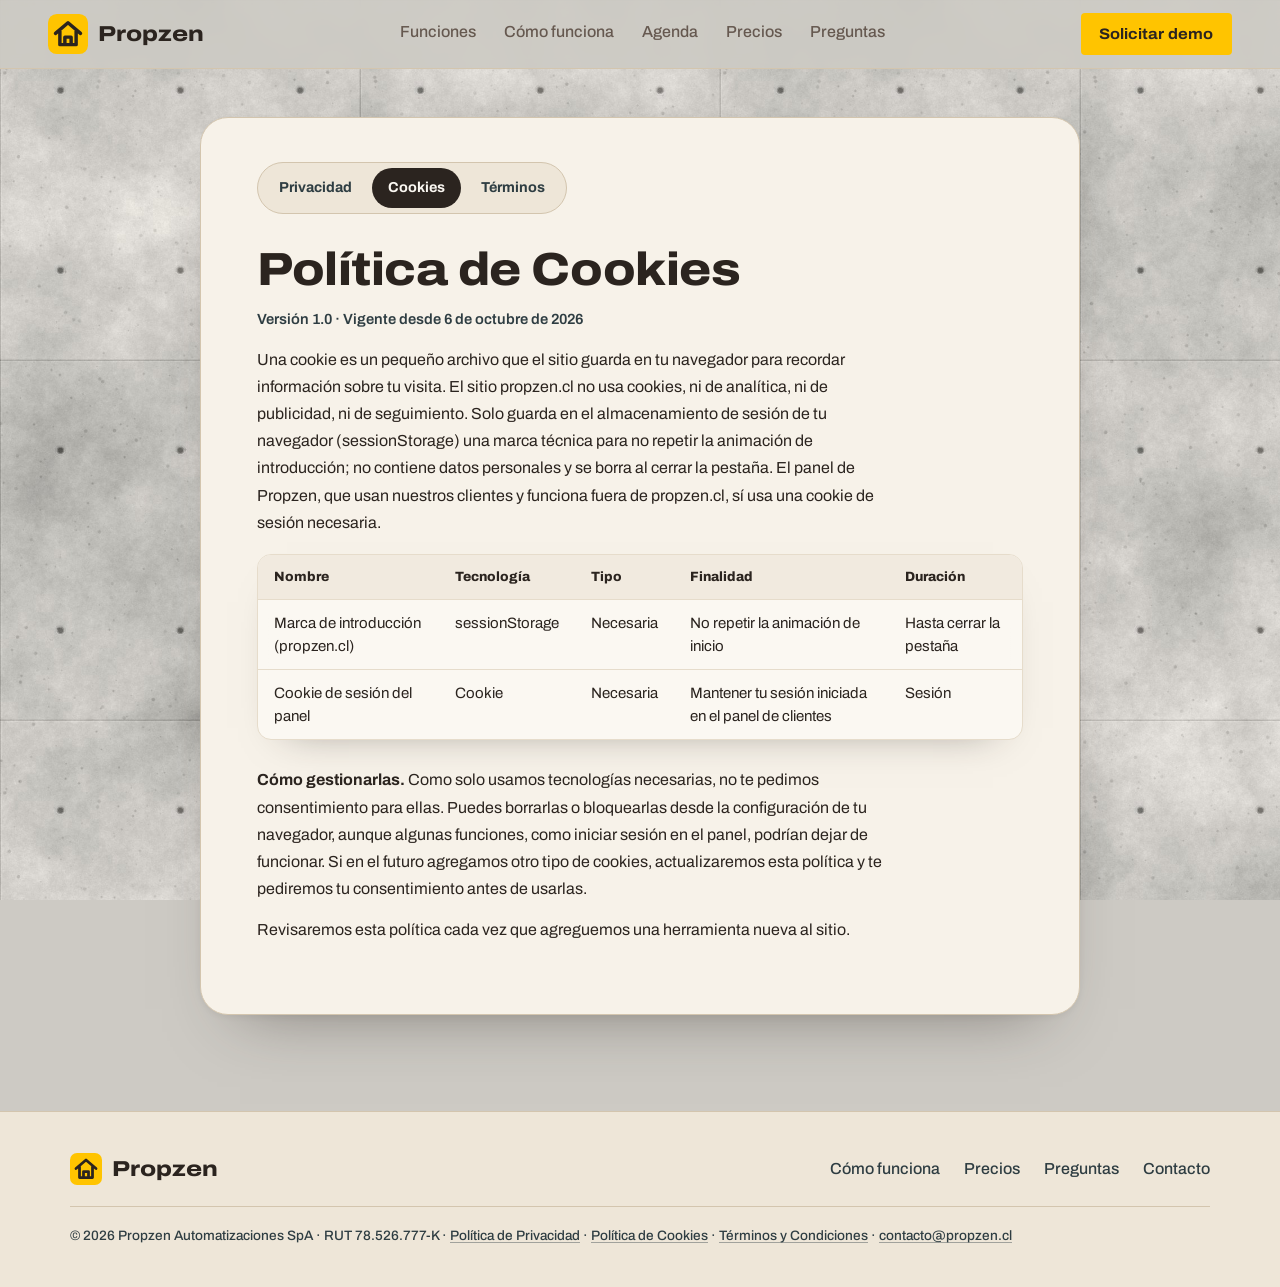
==== commit 53123784: "legal: datos de la empresa y enlaces a las políticas en el pie de todas las páginas "© 2026 Propzen " ====
--- a/cookies.html
+++ b/cookies.html
@@ -110,7 +110,7 @@
         <a href="/#preguntas">Preguntas</a>
         <a href="/#contacto">Contacto</a>
       </nav>
-      <p>© <span id="year">2026</span> Propzen</p>
+      <p class="footer__legal">© <span id="year">2026</span> Propzen Automatizaciones SpA · RUT&nbsp;78.526.777-K · <a href="/privacidad.html">Política de Privacidad</a> · <a href="/cookies.html">Política de Cookies</a> · <a href="/terminos.html">Términos y Condiciones</a> · <a href="mailto:contacto@propzen.cl">contacto@propzen.cl</a></p>
     </div>
   </footer>
 </body>
--- a/styles.css
+++ b/styles.css
@@ -308,6 +308,10 @@
 .footer nav a { text-decoration: none; }
 .footer nav a:hover { color: var(--pizarra); text-decoration: underline; }
 .footer p { margin: 0; }
+/* Línea legal: fila propia bajo el logo y el menú del pie, en todas las páginas */
+.footer__legal { flex-basis: 100%; padding-top: 18px; border-top: 1px solid var(--linea); font-size: .85rem; line-height: 1.6; }
+.footer__legal a { color: inherit; text-decoration: underline; text-decoration-color: rgba(46, 61, 66, .4); text-underline-offset: 2px; }
+.footer__legal a:hover { color: var(--pizarra); text-decoration-color: currentColor; }
 
 /* Aparición al entrar en pantalla (solo con JS activo) */
 .js .reveal { opacity: 0; transform: translateY(18px); transition: opacity .6s var(--ease), transform .6s var(--ease); }
